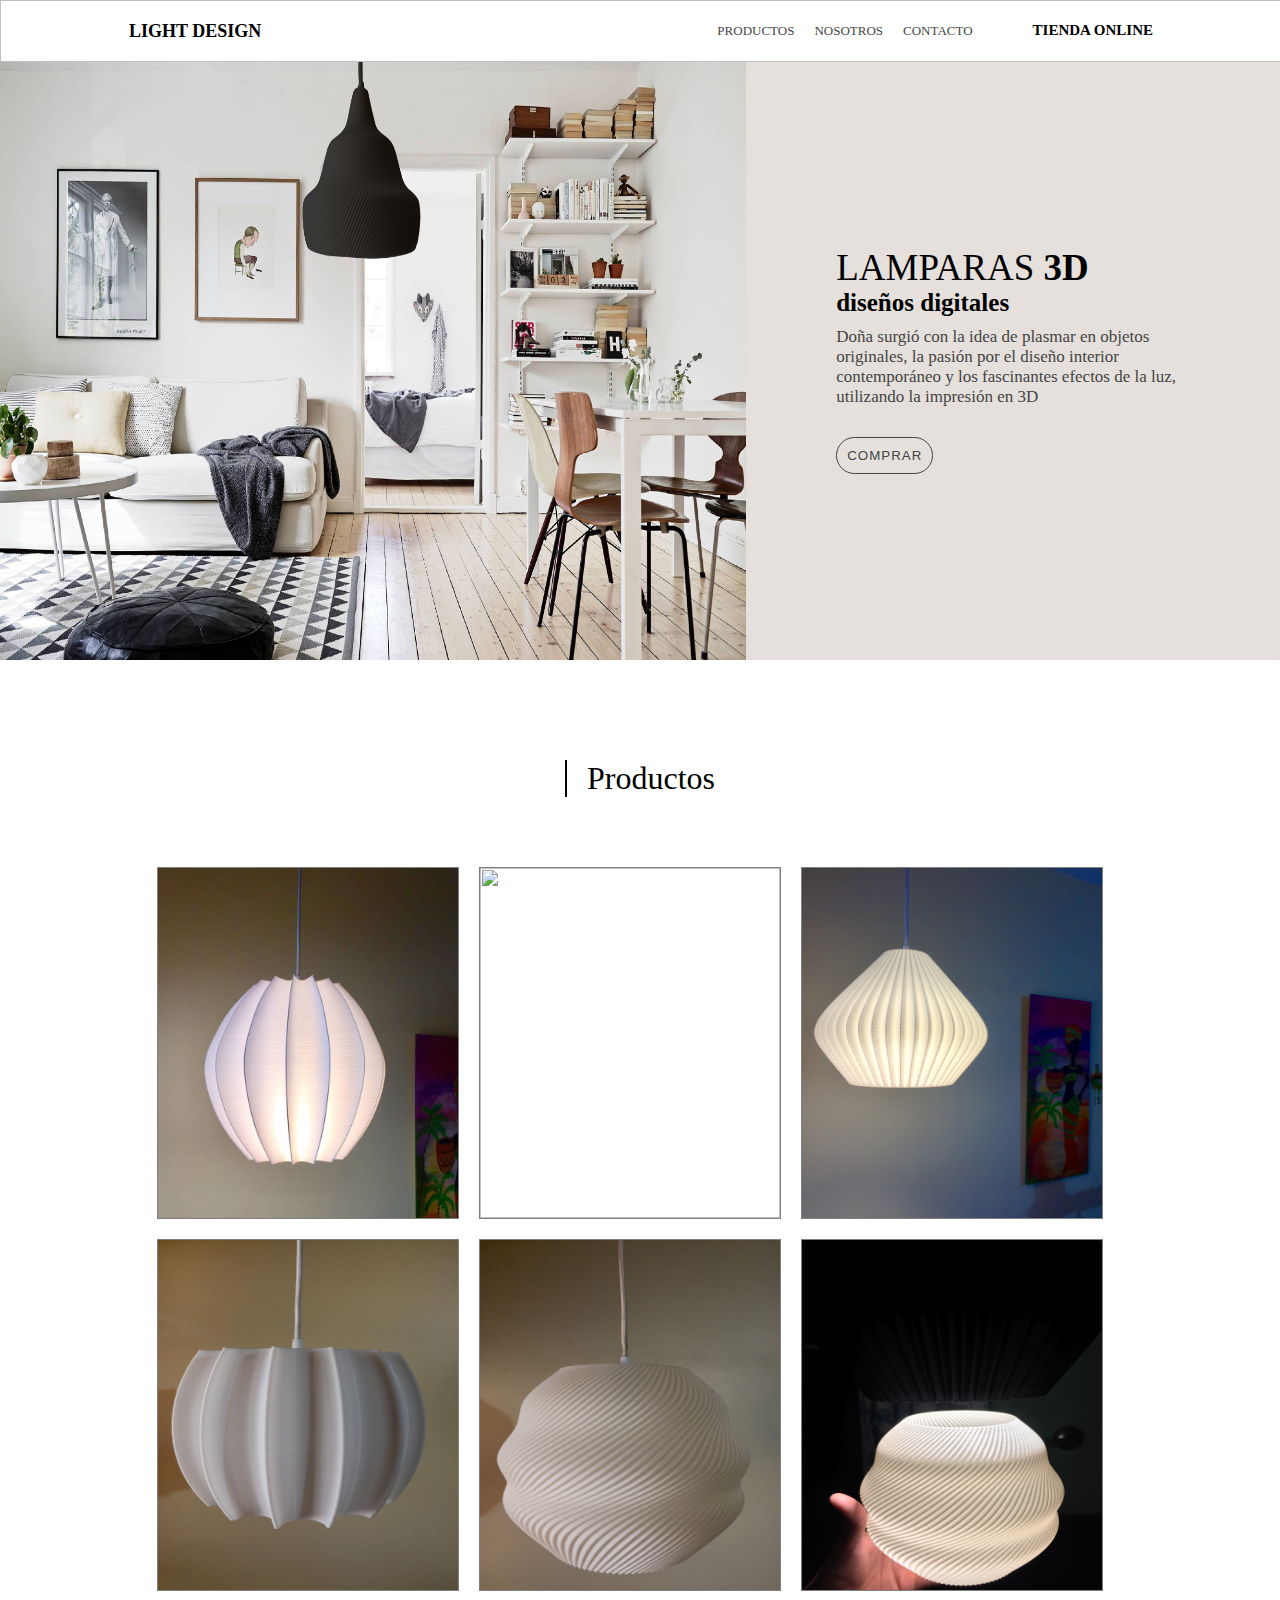
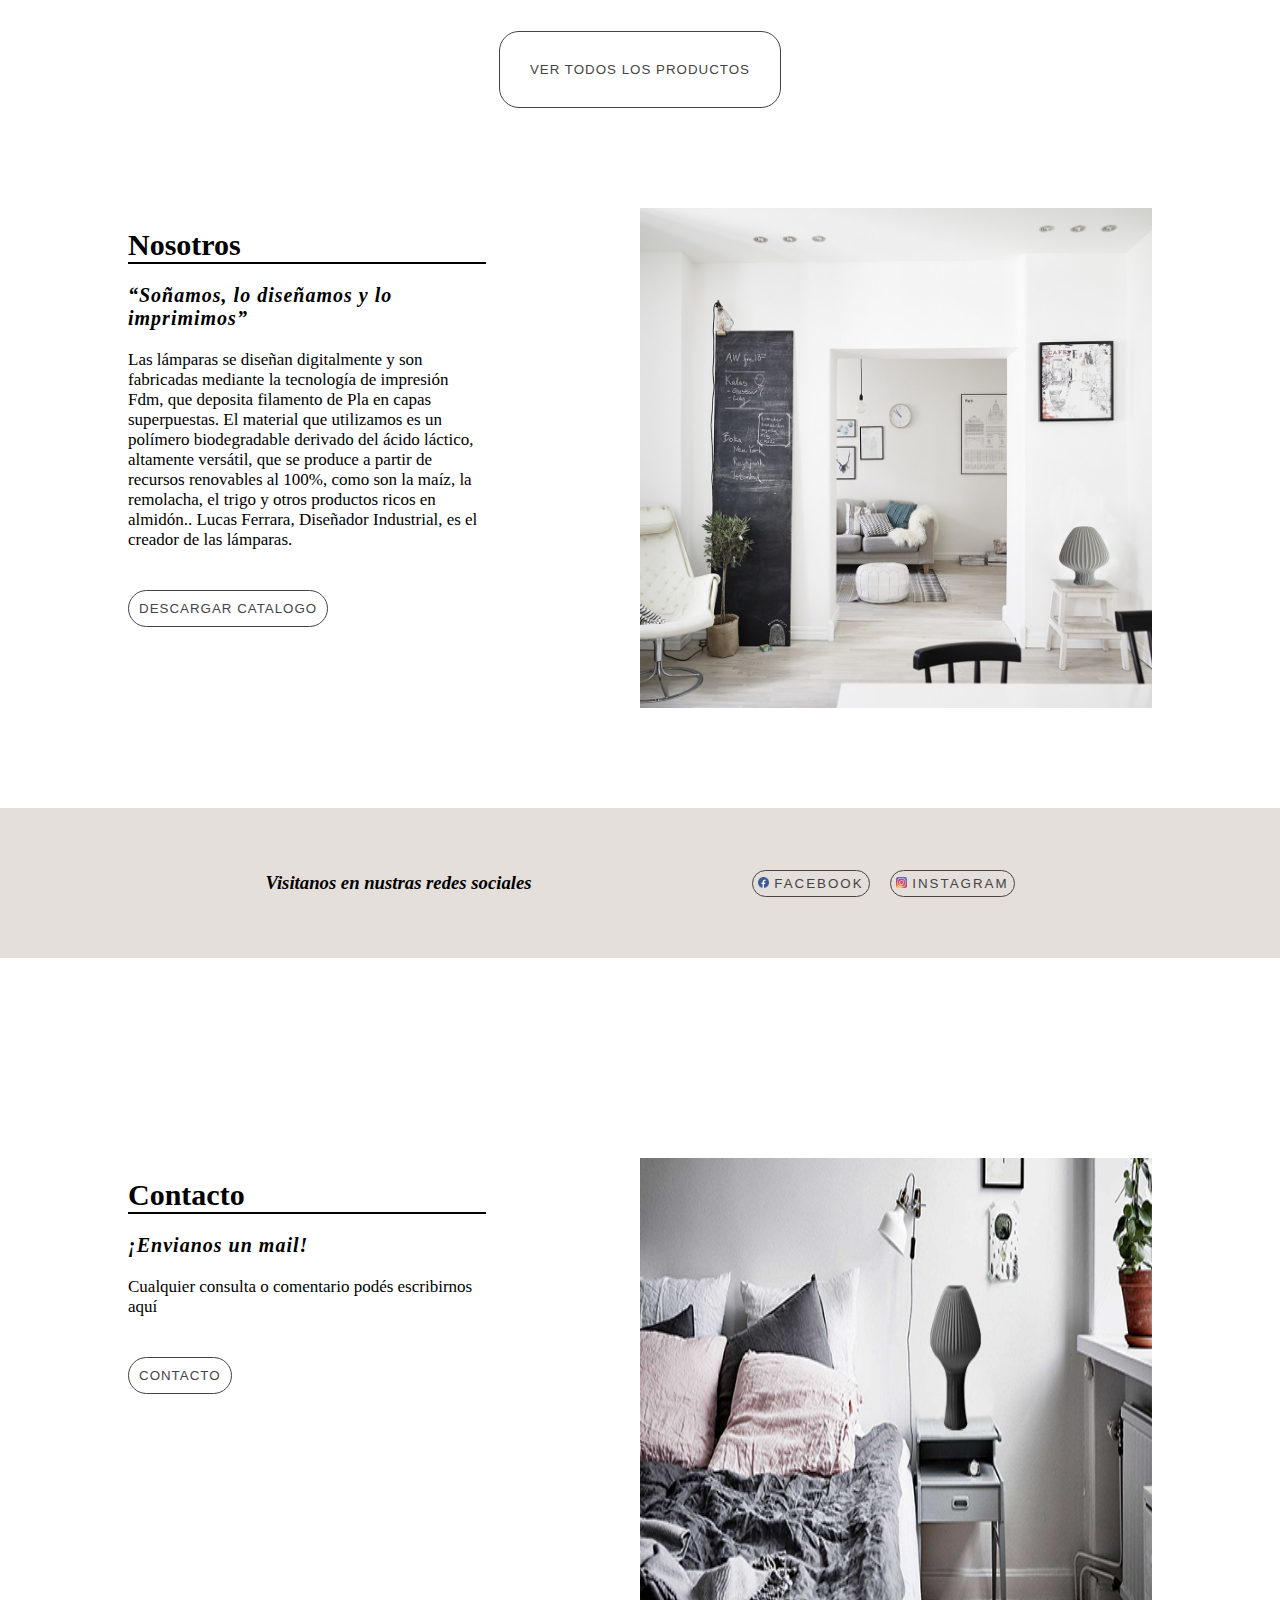
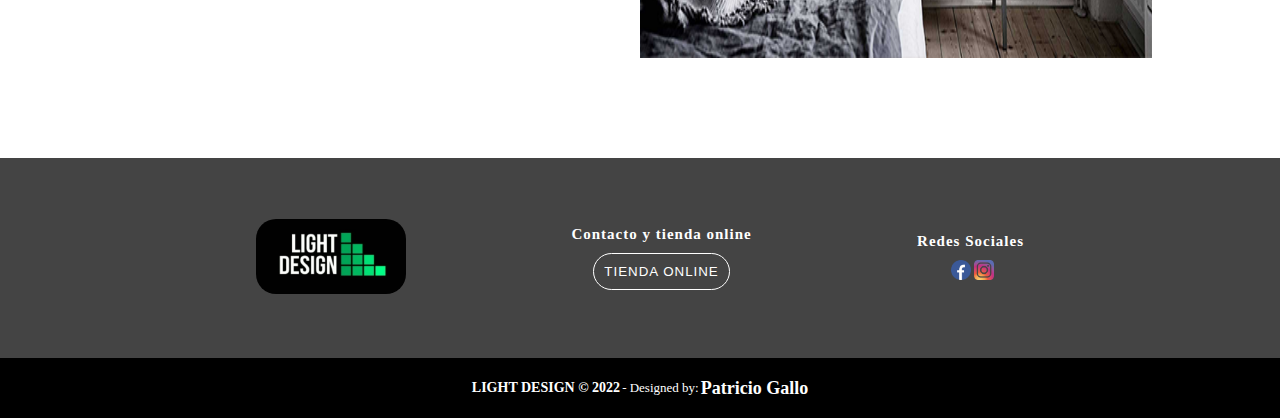
==== index.html @ 47e487cb "web completa" ====
<!DOCTYPE html>
<html lang="en">

<head>
  <meta charset="UTF-8">
  <meta name="viewport" content="width=device-width, initial-scale=1.0">
  <meta http-equiv="X-UA-Compatible" content="ie=edge">
  <link rel="stylesheet" href="css/main.css">
  <script src="js/works.js"></script>
  <title>Diseños 3D | Light Design</title>
</head>

<body>

  <header>
    <div class="contenido_header">
      <div class="titulo_header">
        <a href="index.html">
          <h1>LIGHT DESIGN</h1>
        </a>
      </div>
      <div class="menu_header">
        <a href="#productos">PRODUCTOS</a>
        <a href="#nosotros">NOSOTROS</a>
        <a href="#contacto">CONTACTO</a>
        <div class="tienda_online">
          <a href="tienda.html"><img src="" alt="">TIENDA ONLINE</a>
        </div>
      </div>
    </div>
  </header>

  <div class="cuerpo">

    <div class="cuerpo_slider">
      <img src="media/imagenes/slides_01.jpeg" alt="">
      <div class="media_imagen"></div>
      <div class="contenido_imagen">
        <div class="contenido_texto">
          <h2>LAMPARAS <strong>3D</strong></h2>
          <h3>diseños digitales</h3>
          <div class="linea"></div>
          <p>Doña surgió con la idea de plasmar en objetos originales, la pasión por el diseño interior contemporáneo y los fascinantes efectos de la luz, utilizando la impresión en 3D</p>
          <a href="tienda.html"><button id="productos" type="button" name="button">COMPRAR</button></a>
        </div>
      </div>
    </div>

    <div class="productos" >
      <div class="titulo_productos">
        <h1>Productos</h1>
      </div>
      <div class="cuerpo_productos" id="cuerpo_productos">
      </div>
      <div class="boton_producto"id="nosotros">
        <a href="tienda.html"> <button type="button" name="button">VER TODOS LOS PRODUCTOS</button> </a>
      </div>
    </div>

    <div class="nosotros" >
      <div class="nosotros_texto">
        <div class="contenedor_nosotrosTexto">
          <div class="titulo_nosotrosTexto">
            <h1>Nosotros</h1>
          </div>
          <h2>“Soñamos, lo diseñamos y lo imprimimos”</h2>
          <p>Las lámparas se diseñan digitalmente y son fabricadas mediante la tecnología de impresión Fdm, que deposita filamento de Pla en capas superpuestas. El material que utilizamos es un polímero biodegradable derivado del ácido láctico,
            altamente versátil, que se produce a partir de recursos renovables al 100%, como son la maíz, la remolacha, el trigo y otros productos ricos en almidón.. Lucas Ferrara, Diseñador Industrial, es el creador de las lámparas.</p>
          <a href="#" download> <button type="button" name="button">DESCARGAR CATALOGO</button> </a>
        </div>
      </div>
      <div class="nosotros_imagen">
        <img src="media/imagenes/nosotros.png" alt="">
      </div>
    </div>

    <div class="contenedor_redes">

      <h3>Visitanos en nustras redes sociales</h3>

      <div class="face_insta"id="contacto">
        <a href="#" target="_blank"> <button type="button" name="button"> <img src="media/imagenes/facebook.png" alt=""> FACEBOOK</button> </a>
        <a href="#" target="_blank"> <button type="button" name="button"> <img src="media/imagenes/instagram.png" alt=""> INSTAGRAM</button> </a>
      </div>
    </div>

    <div class="contacto" >
      <div class="nosotros_texto">
        <div class="contenedor_nosotrosTexto">
          <div class="titulo_nosotrosTexto">
            <h1>Contacto</h1>
          </div>
          <h2>¡Envianos un mail!</h2>
          <p>Cualquier consulta o comentario podés escribirnos aquí</p>
            <a href="mailto:someone@example.com"> <button type="button" name="button">CONTACTO</button> </a>
        </div>
      </div>
      <div class="nosotros_imagen">
        <img src="media/imagenes/contacto.png" alt="">
      </div>
    </div>



  </div>

  <footer>
    <div class="footer_tienda">
      <div class="footer_contenedorTienda">

        <div class="titulo_footer">
          <a href="#"> <img src="media/imagenes/logoNegro.jpeg" alt=""> </a>
        </div>
        <div class="tienda_footer">
          <h3>Contacto y tienda online</h3>
          <a href="tienda.html"> <button type="button" name="button">TIENDA ONLINE</button> </a>
        </div>
        <div class="redesSociales_footer">
          <h3>Redes Sociales</h3>
          <div class="redes">
            <a href="#"> <img src="media/imagenes/facebook.png" alt=""> </a>
            <a href="#"> <img src="media/imagenes/instagram.png" alt=""> </a>
          </div>
        </div>
        </div>
    </div>
    <div class="footer_copy">
        <h1>LIGHT DESIGN © 2022</h1>
        <h2>- Designed by:</h2>
        <a href="http://patriciogallo.com.ar/" target="_blank">Patricio Gallo</a>
    </div>
  </footer>

  <div id="informacion_works">

  </div>

<script src="js/main.js"></script>
</body>

</html>
---- css/main.css ----
*{
  margin: 0px;
  padding: 0px;
}

body{
  background-color: white;
  width: 100%;
}


      /* INICIO HEADER */

header{
  width: 100%;
  height: 60px;
  position: fixed;
  top:0px;
  display: flex;
  flex-direction: row;
  justify-content: center;
  border: 1px solid rgb(191, 191, 191);
  background-color: white;
  z-index: 2;
}
.contenido_header{
  width: 80%;
  display: flex;
  flex-direction: row;
  position: relative;
}
.titulo_header{
  height: 60px;
  position: absolute;
  left: 0px;
}
.titulo_header a{
  text-decoration: none;
  color: black;
}
.titulo_header h1{
  margin-top: 20px;
  font-size: 18px;
}



.menu_header{
  height: 60px;
  position: absolute;
  right: 0px;
  display: flex;
  flex-direction: row;
}
.menu_header a{
  text-decoration: none;
  color: rgb(69, 69, 69);
  margin-left: 20px;
  margin-top: 22px;
  font-size: 13px;
}
.menu_header a:hover{

  color: rgb(144, 144, 144);

}

.tienda_online {
  margin-top: 20px;
  margin-left: 30px;
}
.tienda_online a{
  margin-top: 20px;
  margin-left: 30px;
  color: black;
  font-weight: bold;
  font-size: 15px;
}


      /* INICIO CUERPO */

.cuerpo{
  width: 100%;
  display: flex;
  flex-direction: column;
  margin-top: 60px;
  align-items: center;
}

/* SLIDER */

.cuerpo_slider{
  width: 100%;
  position: relative;
  display: flex;
  flex-direction: row;
  height: 400px;
}

.cuerpo_slider img{
  width: 100%;
  height: 600px;
  z-index: -1;
  position: absolute;
  top: 0px;
}
.media_imagen{
  width: 58%;
}
.contenido_imagen{
  width: 42%;
  height: 100%;
  height: 600px;
  display: flex;
  flex-direction: row;
  align-items: center;
  justify-content: center;
}
.contenido_texto{
  width: 350px;
  display: flex;
  flex-direction: column;
}
.contenido_texto h2{
  font-size: 37px;
  font-weight: normal;
}
.contenido_texto h3{
  font-size: 25px;
  font-family: cursive;
}
.contenido_texto p{
  margin-top: 10px;
  font-size: 17px;
  color: rgb(68, 68, 68);
}
.contenido_texto button{
  background-color: transparent;
  border: 1px solid rgb(68, 68, 68);
  cursor: pointer;
  margin-top: 30px;
  color: rgb(68, 68, 68);
  padding: 10px;
  border-radius: 20px;
  letter-spacing: 1px;
}

.contenido_texto button:hover{
  background-color: rgb(205, 205, 205);
  color: black;
}

/* PRODUCTOS */

.productos{
  width: 100%;
  margin-top: 300px;
  display: flex;
  flex-direction: column;
  justify-content: center;
  align-items: center;
}

.titulo_productos{
  border-left: 2px solid black;
}
.titulo_productos h1{
  margin-left: 20px;
  font-family: cursive;
  font-weight: 500;
}

.cuerpo_productos{
  display: flex;
  flex-direction: row;
  flex-wrap: wrap;
  align-items: center;
  justify-content: center;
  width: 90%;
  margin-top: 50px;
}

.cuerpo_productos  img{
  width:  300px;
  height: 350px;
  }

.cuerpo_productos button h3{
  font-size: 20px;
}

.contenedor_producto{
  width: 300px;
  height: 350px;
  border: 1px solid grey;
  margin-right: 20px;
  margin-top: 20px;
  cursor: pointer;
  position: relative;
}
.contenedor_producto:hover{
  box-shadow: 0px 0px 20px 1px #aaaaaa;

}
.contenedor_producto  img{
  width:  300px;
  height: 350px;
  z-index: -2;
  position: absolute;
  top: 0px;
  }


.boton_producto button{
  background-color: transparent;
  border: 1px solid rgb(68, 68, 68);
  cursor: pointer;
  margin-top: 40px;
  color: rgb(68, 68, 68);
  padding: 30px;
  border-radius: 20px;
  letter-spacing: 1px;
}

.boton_producto button:hover{
  background-color: rgb(205, 205, 205);
  color: black;
}


/* INICIO NOSOTROS */

.nosotros{
  width: 80%;
  display: flex;
  flex-direction: row;
  height: 500px;
  margin-top: 100px;
}
.nosotros_texto{
  width: 50%;
  height: 500px;
}
.nosotros_imagen{
  width: 50%;
}
.nosotros_imagen img{
  width: 100%;
  height: 500px;
}
.contenedor_nosotrosTexto{
  width: 70%;
  text-align: left;
}
.titulo_nosotrosTexto{
  margin-top: 20px;
  margin-bottom: 20px;
}
.titulo_nosotrosTexto h1{
  font-size: 30px;
  border-bottom: 2px solid black;
  font-family: cursive;
}

.contenedor_nosotrosTexto h2{
  font-size: 20px;
  font-style: italic;
  letter-spacing: 1px;
}

.contenedor_nosotrosTexto p{
  font-size: 17px;
  margin-top: 20px;
}

.contenedor_nosotrosTexto button{
  background-color: transparent;
  border: 1px solid rgb(68, 68, 68);
  cursor: pointer;
  margin-top: 40px;
  color: rgb(68, 68, 68);
  padding: 10px;
  border-radius: 20px;
  letter-spacing: 1px;
}
.contenedor_nosotrosTexto button:hover{
  background-color: rgb(205, 205, 205);
  color: black;
}


/* INICIO REDES SOCIALES */

.contenedor_redes{
  width: 100%;
  background-color: #e4dfdb;
  height: 150px;
  margin-top: 100px;
  margin-bottom: 100px;
  display: flex;
  flex-direction: row;
  justify-content: center;
  align-items: center;
}

.contenedor_redes h3{
  font-style: italic;
}
.face_insta{
  display: flex;
  flex-direction: row;
  margin-left: 200px;
}

.face_insta button{
  background-color: transparent;
  border: 1px solid rgb(68, 68, 68);
  cursor: pointer;
  color: rgb(68, 68, 68);
  padding: 5px;
  border-radius: 20px;
  letter-spacing: 2px;
  margin-left: 20px;
}
.face_insta button:hover{
  background-color: rgb(205, 205, 205);
  color: black;
}

.face_insta button img{
  width: 11px;
  height: 11px;
}

/* INCIO CONTACTO */

.contacto{
  width: 80%;
  display: flex;
  flex-direction: row;
  height: 500px;
  margin-top: 100px;
}


/* INICIO FOOTER */

footer{
  width: 100%;
  display: flex;
  flex-direction: column;
  margin-top: 100px;
}

.footer_tienda{
  width: 100%;
  height: 200px;
  background-color: rgb(68, 68, 68);
  display:flex;
  flex-direction: row;
  justify-content:center;
  align-items:center;
}

.footer_contenedorTienda{
   width: 60%;
   display: flex;
   flex-direction: row;
   justify-content: space-between;
   align-items: center;
}

.titulo_footer{
  display: flex;
  flex-direction: column;
}
.titulo_footer img{
  width: 150px;
  height: 75px;
  border-radius: 20px;
}
.titulo_footer h1{
  color: white;
  font-size: 23px;
  font-weight: 300;
  font-style: italic;
  margin-left: 50px;
}

.tienda_footer{
  display: flex;
  flex-direction: column;
  align-items: center;
  justify-content: center;
}
.tienda_footer h3{
  font-size: 15px;
  color: white;
  letter-spacing: 1px;
}

.tienda_footer button{
  background-color: transparent;
  border: 1px solid white;
  cursor: pointer;
  color: white;
  padding: 10px;
  border-radius: 20px;
  letter-spacing: 1px;
  margin-top: 10px;
}
.tienda_footer button:hover{
  background-color: rgb(103, 103, 103)
}

.redesSociales_footer{
  display: flex;
  flex-direction: column;
  align-items: center;
}
.redesSociales_footer h3{
  font-size: 15px;
  color: white;
  letter-spacing: 1px;
}
.redes{
  display: flex;
  flex-direction: row;
}
.redes img{
  width: 20px;
  height: 20px;
  margin-left: 3px;
  margin-top: 10px;
}

.footer_copy{
  width: 100%;
  height: 60px;
  background-color: black;
  display: flex;
  flex-direction: row;
  justify-content: center;
  align-items: center;
}

.footer_copy h1{
  font-size: 14px;
  color: white;
  margin-right: 2px;
}
.footer_copy h2{
  font-size: 13px;
  font-weight: normal;
  color: white;
  margin-right: 2px;
}
.footer_copy a{
  font-size: 18px;
  text-decoration: none;
  color: white;
  font-weight: bold;
}


/* ---------------------- INFORMACION CUERPOS ---------------------- */

.cuerpo_informacion{
  width: 100%;
  height: 100%;
  z-index: 2;
  position: fixed;
  left:0px;
  top: 0px;
  display: flex;
  flex-direction: row;
  align-items: center;
  justify-content: center;
  background: rgba(52, 52, 52, 0.69) /* Green background with 30% opacity */
}

.fondo_informacion{
  width: 50%;
  height: 100%;
  background-color: white;
  position: relative;
  display: flex;
  flex-direction: column;
  overflow: auto;
}

.fondo_informacion img{
  width: 100%;
}

.cruz{
  position: absolute;
  right: 20px;
  top: 20px;
  z-index: 3;
}

.cruz button{
  font-size: 25px;
  background-color: transparent;
  border: none;
  cursor: pointer;
  color: white;
}

.contenido_informacion{
  width: 90%;
  margin-left: 5%;
  display: flex;
  flex-direction: column;
}

.contenido_informacion h1{
  font-weight: 400;
  margin-top: 20px;
  margin-bottom: 20px;
}

.contenido_informacion p{
  font-weight: 300;
  margin-top: 10px;
  margin-bottom: 20px;
}

.botones_informacion{
  width: 100%;
  margin-top: 20px;
  margin-bottom: 20px;
  display: flex;
  flex-direction: row;
  align-items: center;
  justify-content: center;
}

.botones_informacion button{
  background-color: transparent;
  border: 1px solid rgb(68, 68, 68);
  cursor: pointer;
  margin-top: 40px;
  color: rgb(68, 68, 68);
  padding: 15px;
  border-radius: 20px;
  letter-spacing: 1px;
}

.botones_informacion button:hover{
  background-color: rgb(205, 205, 205);
  color: black;
}
/* ---------------------- FIN INFORMACION CUERPOS ---------------------- */



/* ---------------------------------- PARA CELULARES ----------------------------------------------*/

@media only screen and (max-width: 699px) {

  header{
    width: 100%;
    height: 100px;
    position: absolute;
    top:0px;
    display: flex;
    flex-direction: column;
    justify-content: space-around;
    align-items: center;
    z-index: 0;
  }
  .contenido_header{
    width: 100%;
    display: flex;
    flex-direction: column;
    justify-content: center;
    align-items: center;
    position: relative;
  }
  .titulo_header{
    width: 100%;
    height: 60px;
    position: absolute;
    bottom: 0px;
    text-align: center;
  }
  .titulo_header h1{
    margin-top: 20px;
    font-size: 18px;
  }
  .menu_header{
    width: 100%;
    height: 60px;
    position: normal;
    top: 0px;
    display: flex;
    flex-direction: row;
    justify-content: center;
  }
  .menu_header a{
    margin-left: 10px;
    margin-top: 0px;
    font-size: 13px;
  }

  .tienda_online {
    display: none;
  }

  /* SLIDER */
  .cuerpo{
    margin-top: 0px;
  }

  .cuerpo_slider{
    display: none;
  }

  /* PRODUCTOS */

  .productos{
    width: 100%;
    margin-top: 150px;
    display: flex;
    flex-direction: column;
    justify-content: center;
    align-items: center;
  }


  .titulo_productos h1{
    margin-left: 20px;
    font-family: cursive;
    font-weight: 500;
  }

  .cuerpo_productos{
    display: flex;
    flex-direction: row;
    flex-wrap: wrap;
    align-items: center;
    justify-content: center;
    width: 90%;
    margin-top: 20px;
  }
  .contenedor_producto{
    margin-right: 0px;
  }

  /* INICIO NOSOTROS */

  .nosotros{
    width: 80%;
    display: flex;
    flex-direction: column;
    height: 500px;
    margin-top: 80px;
    justify-content: center;
    align-items: center;
  }
  .nosotros_texto{
    width: 100%;
    height: 500px;
  }
  .nosotros_imagen{
    display: none;
  }

  .contenedor_nosotrosTexto{
    width: 100%;
    text-align: left;
  }

  /* INICIO REDES SOCIALES */

  .contenedor_redes{
    width: 100%;
    background-color: #e4dfdb;
    height: 150px;
    margin-top: 40px;
    margin-bottom: 0px;
    display: flex;
    flex-direction: column;
    justify-content: center;
    align-items: center;
  }

  .contenedor_redes h3{
    font-style: italic;
    margin-bottom: 20px;
  }

  .face_insta{
    display: flex;
    flex-direction: column;
    margin-left: 2px;
  }

  .face_insta button{
    background-color: transparent;
    border: 1px solid rgb(68, 68, 68);
    cursor: pointer;
    color: rgb(68, 68, 68);
    padding: 5px;
    border-radius: 20px;
    letter-spacing: 2px;
    margin-left: 0px;
    font-size: 10px;
    margin-bottom: 10px;

  }
  .face_insta button:hover{
    background-color: rgb(205, 205, 205);
    color: black;
  }

  .face_insta button img{
    width: 11px;
    height: 11px;
  }

  /* INICIO FOOTER */

  footer{
    width: 100%;
    display: flex;
    flex-direction: column;
    margin-top: 0px;
  }

  .footer_tienda{
    width: 100%;
    height: 300px;
    display:flex;
    flex-direction: column;
    justify-content:center;
    align-items:center;
  }
  .footer_contenedorTienda{
     width: 100%;
     display: flex;
     flex-direction: column;
     justify-content: space-between;
     align-items: center;
  }

  .titulo_footer{
    display: flex;
    flex-direction: column;
    margin-top: 20px;
  }
  .tienda_footer{
    display: flex;
    flex-direction: column;
    align-items: center;
    justify-content: center;
    margin-top: 30px;
  }

  .redesSociales_footer{
    display: flex;
    flex-direction: column;
    align-items: center;
    margin-top: 30px;
  }

  .footer_copy h1{
    font-size: 12px;
    color: white;
    margin-right: 2px;
  }
  .footer_copy h2{
    font-size: 12px;
    font-weight: normal;
    color: white;
    margin-right: 0px;
  }
  .footer_copy a{
    font-size: 15px;
    text-decoration: none;
    color: white;
    font-weight: bold;
  }


/* ---------------------- INFORMACION CUERPOS ---------------------- */

.fondo_informacion{
  width: 100%;
}

}
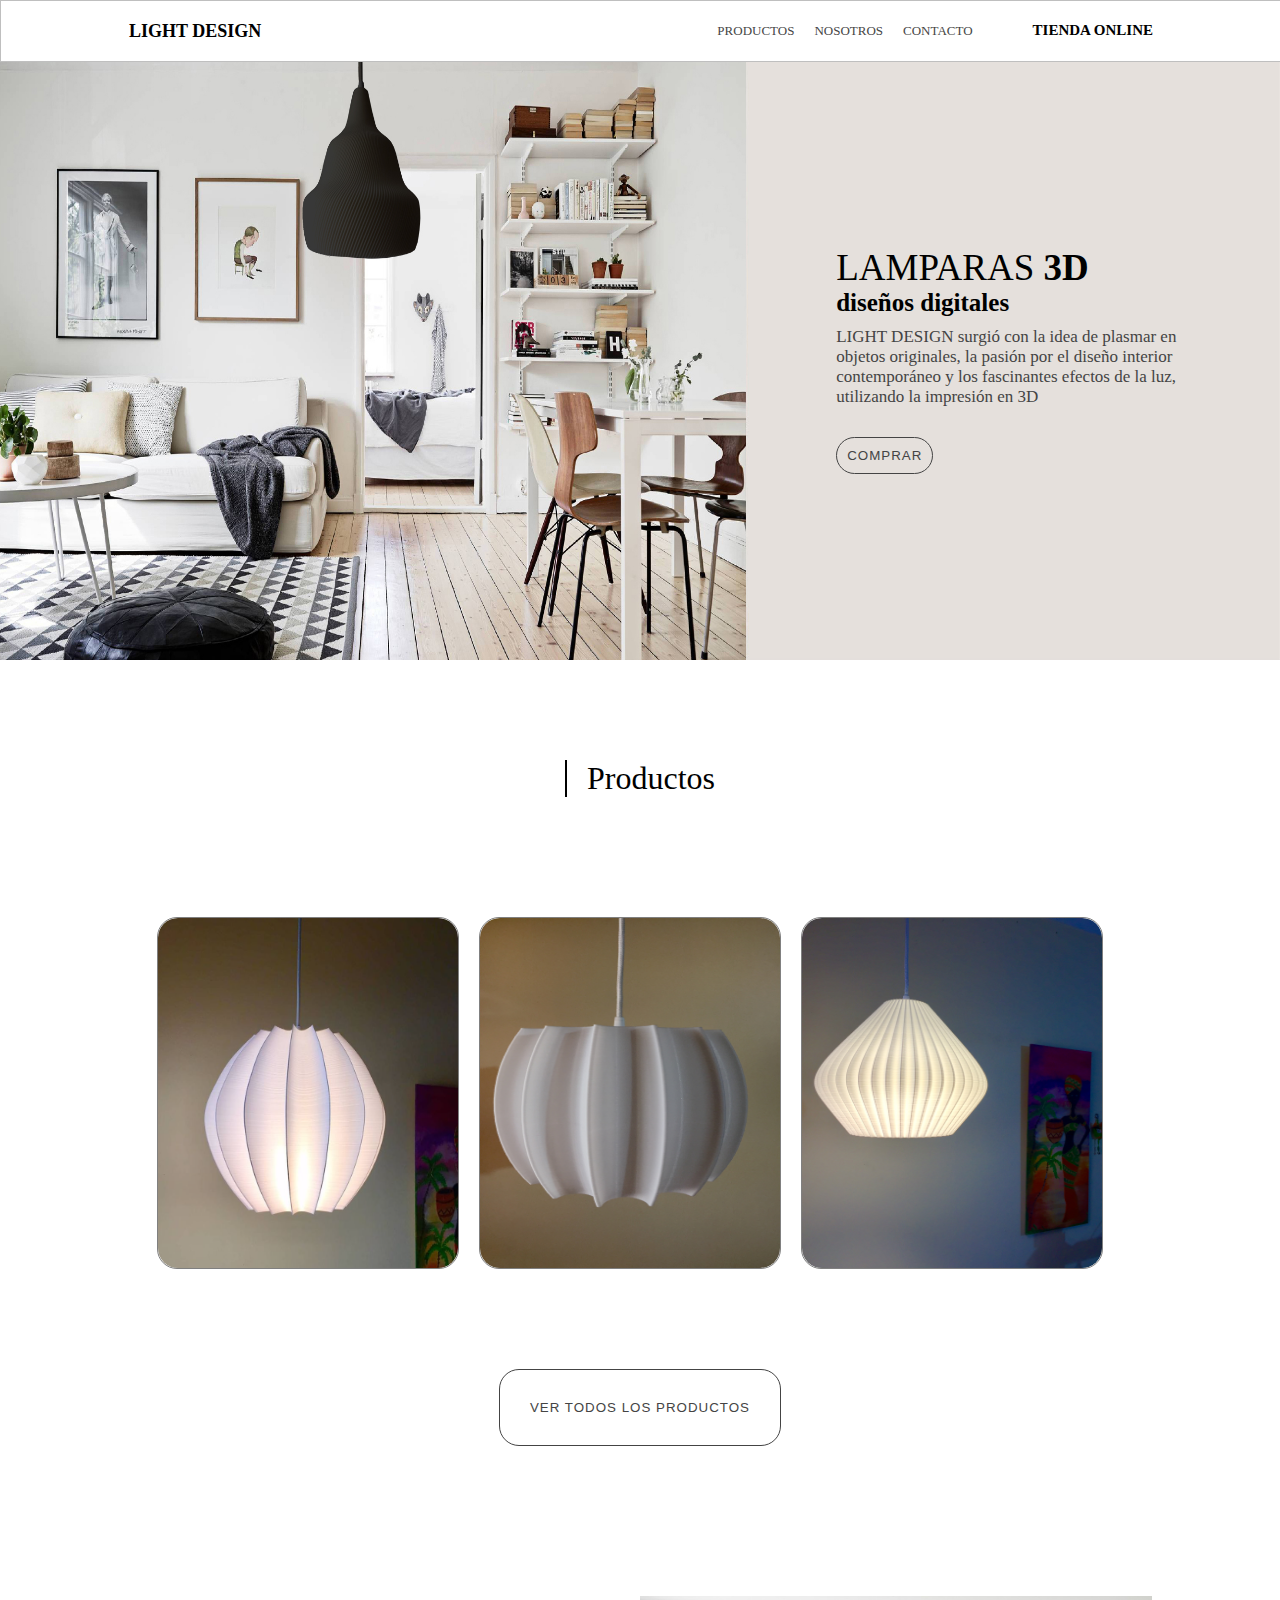
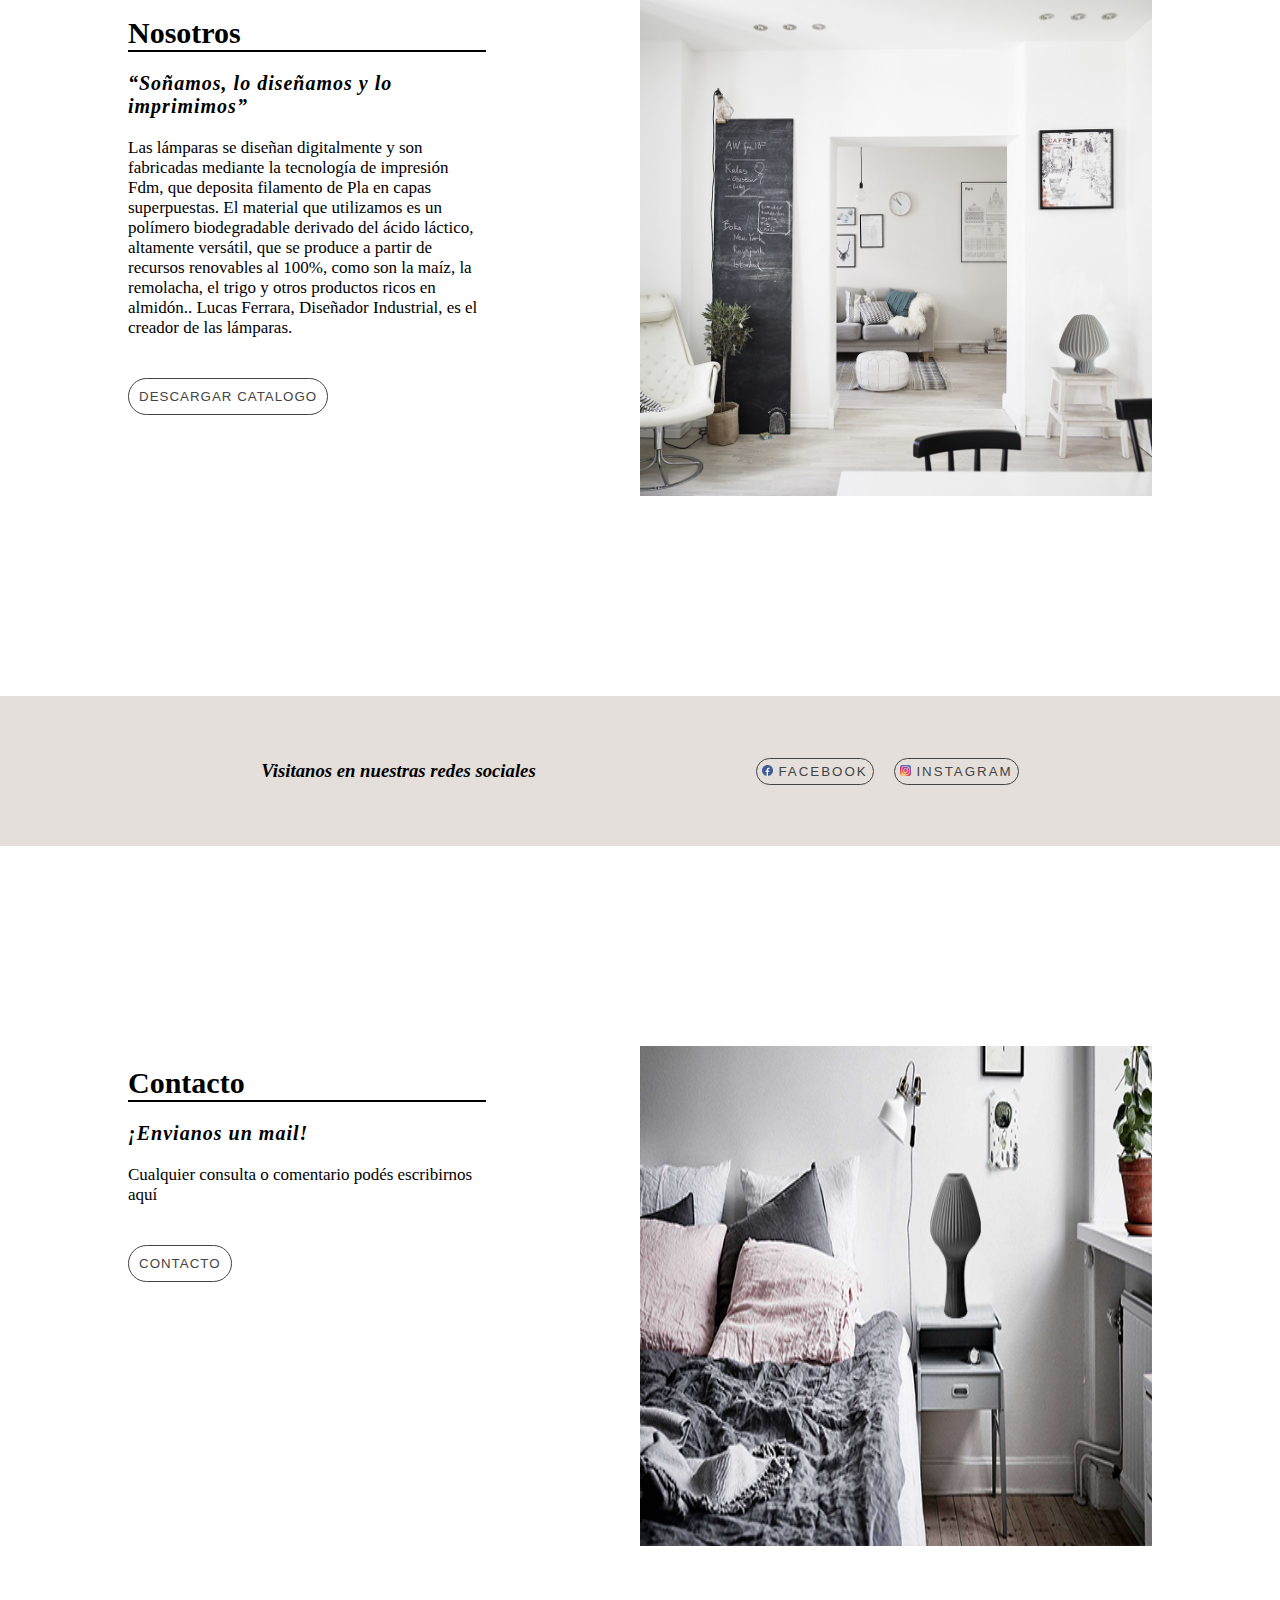
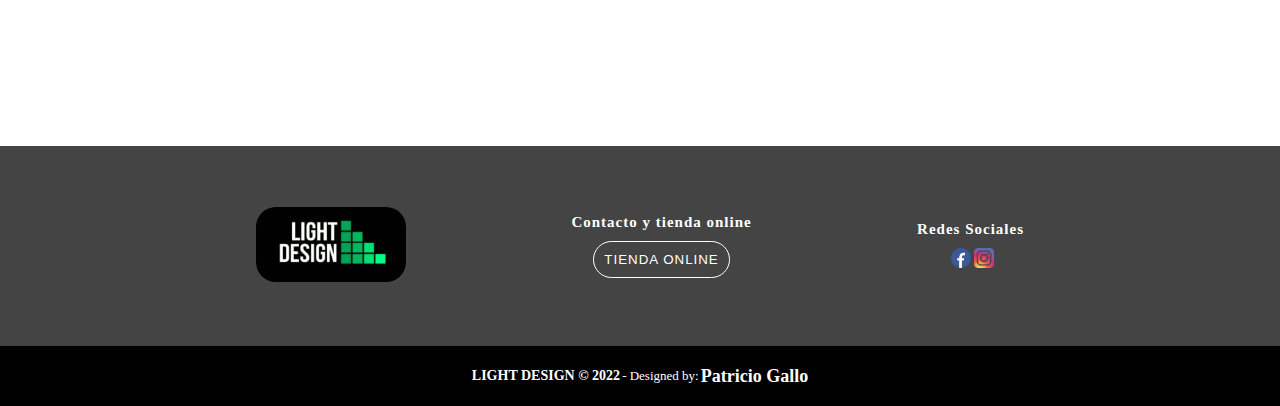
==== commit 078d4e4c: "web completa" ====
--- a/index.html
+++ b/index.html
@@ -40,7 +40,7 @@
           <h2>LAMPARAS <strong>3D</strong></h2>
           <h3>diseños digitales</h3>
           <div class="linea"></div>
-          <p>Doña surgió con la idea de plasmar en objetos originales, la pasión por el diseño interior contemporáneo y los fascinantes efectos de la luz, utilizando la impresión en 3D</p>
+          <p>LIGHT DESIGN surgió con la idea de plasmar en objetos originales, la pasión por el diseño interior contemporáneo y los fascinantes efectos de la luz, utilizando la impresión en 3D</p>
           <a href="tienda.html"><button id="productos" type="button" name="button">COMPRAR</button></a>
         </div>
       </div>
@@ -76,7 +76,7 @@
 
     <div class="contenedor_redes">
 
-      <h3>Visitanos en nustras redes sociales</h3>
+      <h3>Visitanos en nuestras redes sociales</h3>
 
       <div class="face_insta"id="contacto">
         <a href="#" target="_blank"> <button type="button" name="button"> <img src="media/imagenes/facebook.png" alt=""> FACEBOOK</button> </a>
--- a/css/main.css
+++ b/css/main.css
@@ -178,7 +178,7 @@
   align-items: center;
   justify-content: center;
   width: 90%;
-  margin-top: 50px;
+  margin-top: 100px;
 }
 
 .cuerpo_productos  img{
@@ -198,6 +198,7 @@
   margin-top: 20px;
   cursor: pointer;
   position: relative;
+  border-radius: 20px;
 }
 .contenedor_producto:hover{
   box-shadow: 0px 0px 20px 1px #aaaaaa;
@@ -209,6 +210,7 @@
   z-index: -2;
   position: absolute;
   top: 0px;
+  border-radius: 20px;
   }
 
 
@@ -216,7 +218,7 @@
   background-color: transparent;
   border: 1px solid rgb(68, 68, 68);
   cursor: pointer;
-  margin-top: 40px;
+  margin-top: 100px;
   color: rgb(68, 68, 68);
   padding: 30px;
   border-radius: 20px;
@@ -236,7 +238,7 @@
   display: flex;
   flex-direction: row;
   height: 500px;
-  margin-top: 100px;
+  margin-top: 150px;
 }
 .nosotros_texto{
   width: 50%;
@@ -296,7 +298,7 @@
   width: 100%;
   background-color: #e4dfdb;
   height: 150px;
-  margin-top: 100px;
+  margin-top: 200px;
   margin-bottom: 100px;
   display: flex;
   flex-direction: row;
@@ -350,7 +352,7 @@
   width: 100%;
   display: flex;
   flex-direction: column;
-  margin-top: 100px;
+  margin-top: 200px;
 }
 
 .footer_tienda{
@@ -648,6 +650,10 @@
   }
   .contenedor_producto{
     margin-right: 0px;
+    border-radius: 20px;
+  }
+  .contenedor_producto img{
+    border-radius: 20px;
   }
 
   /* INICIO NOSOTROS */
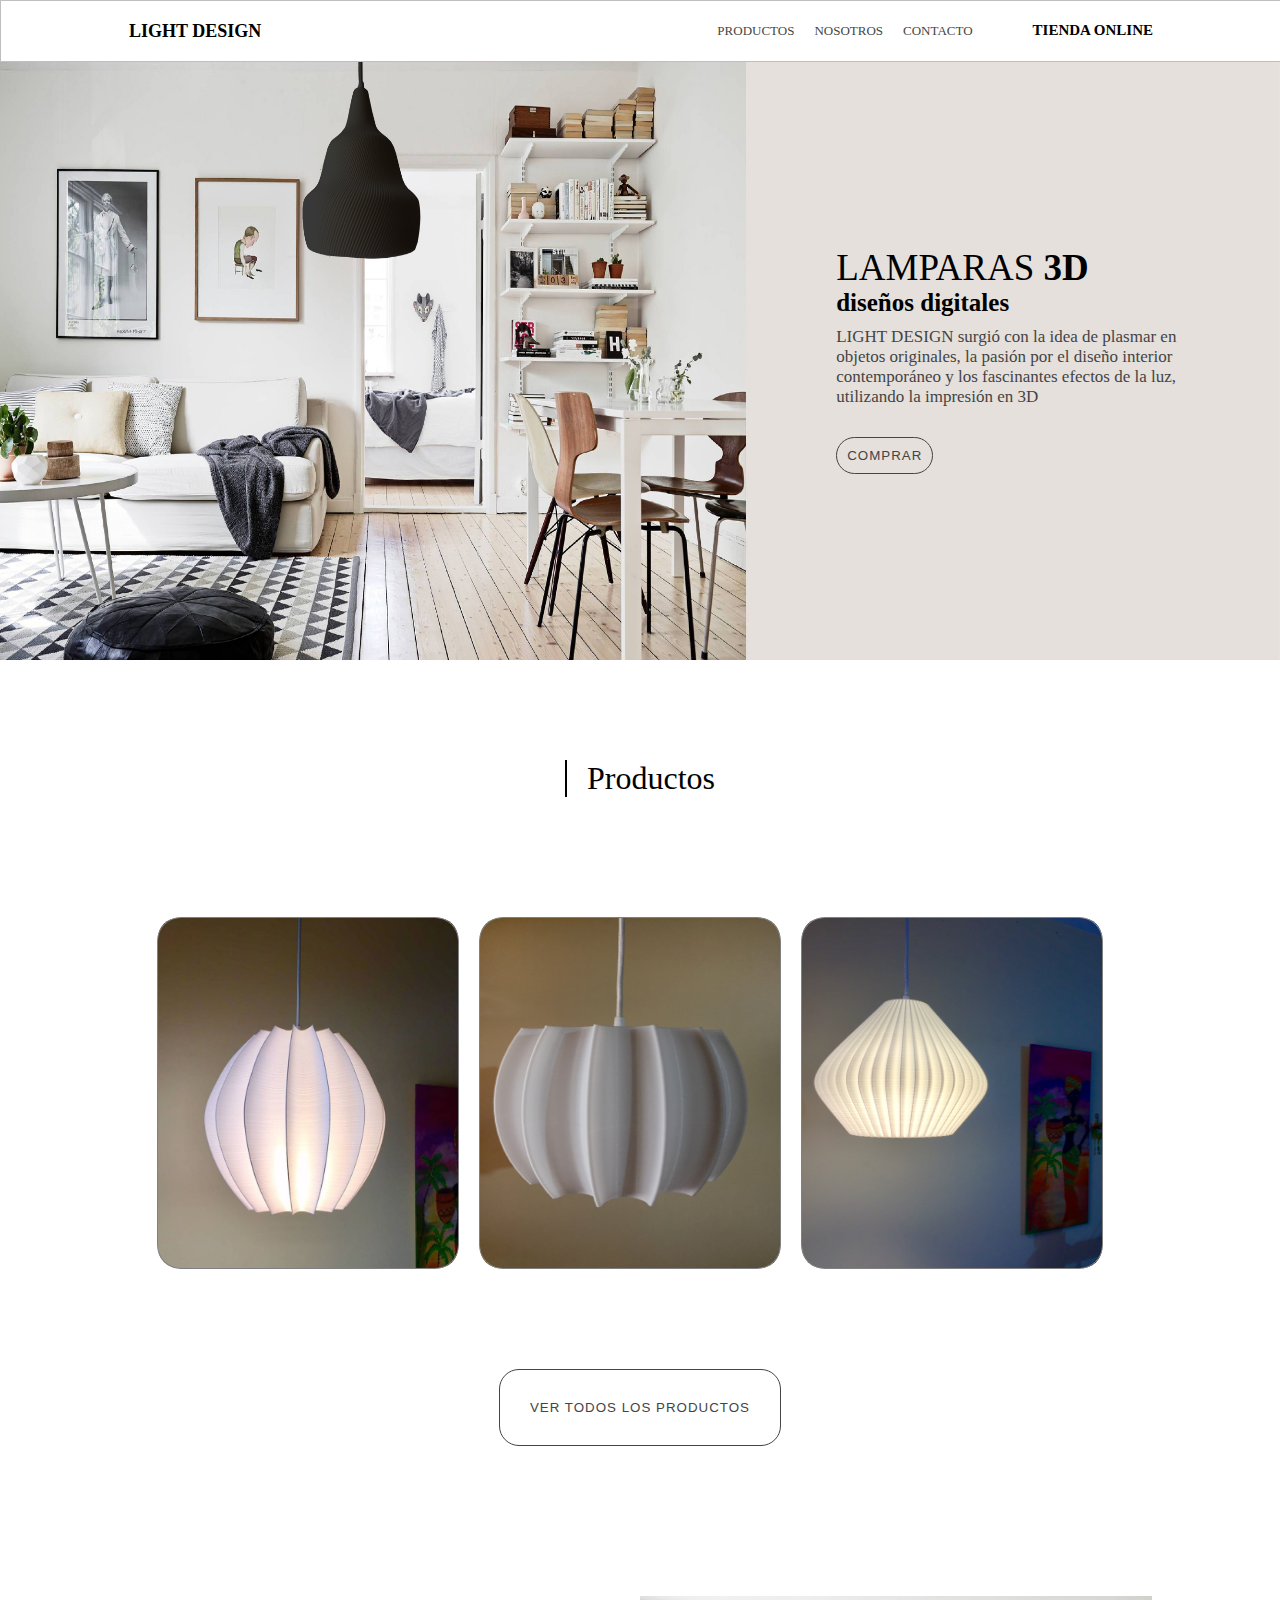
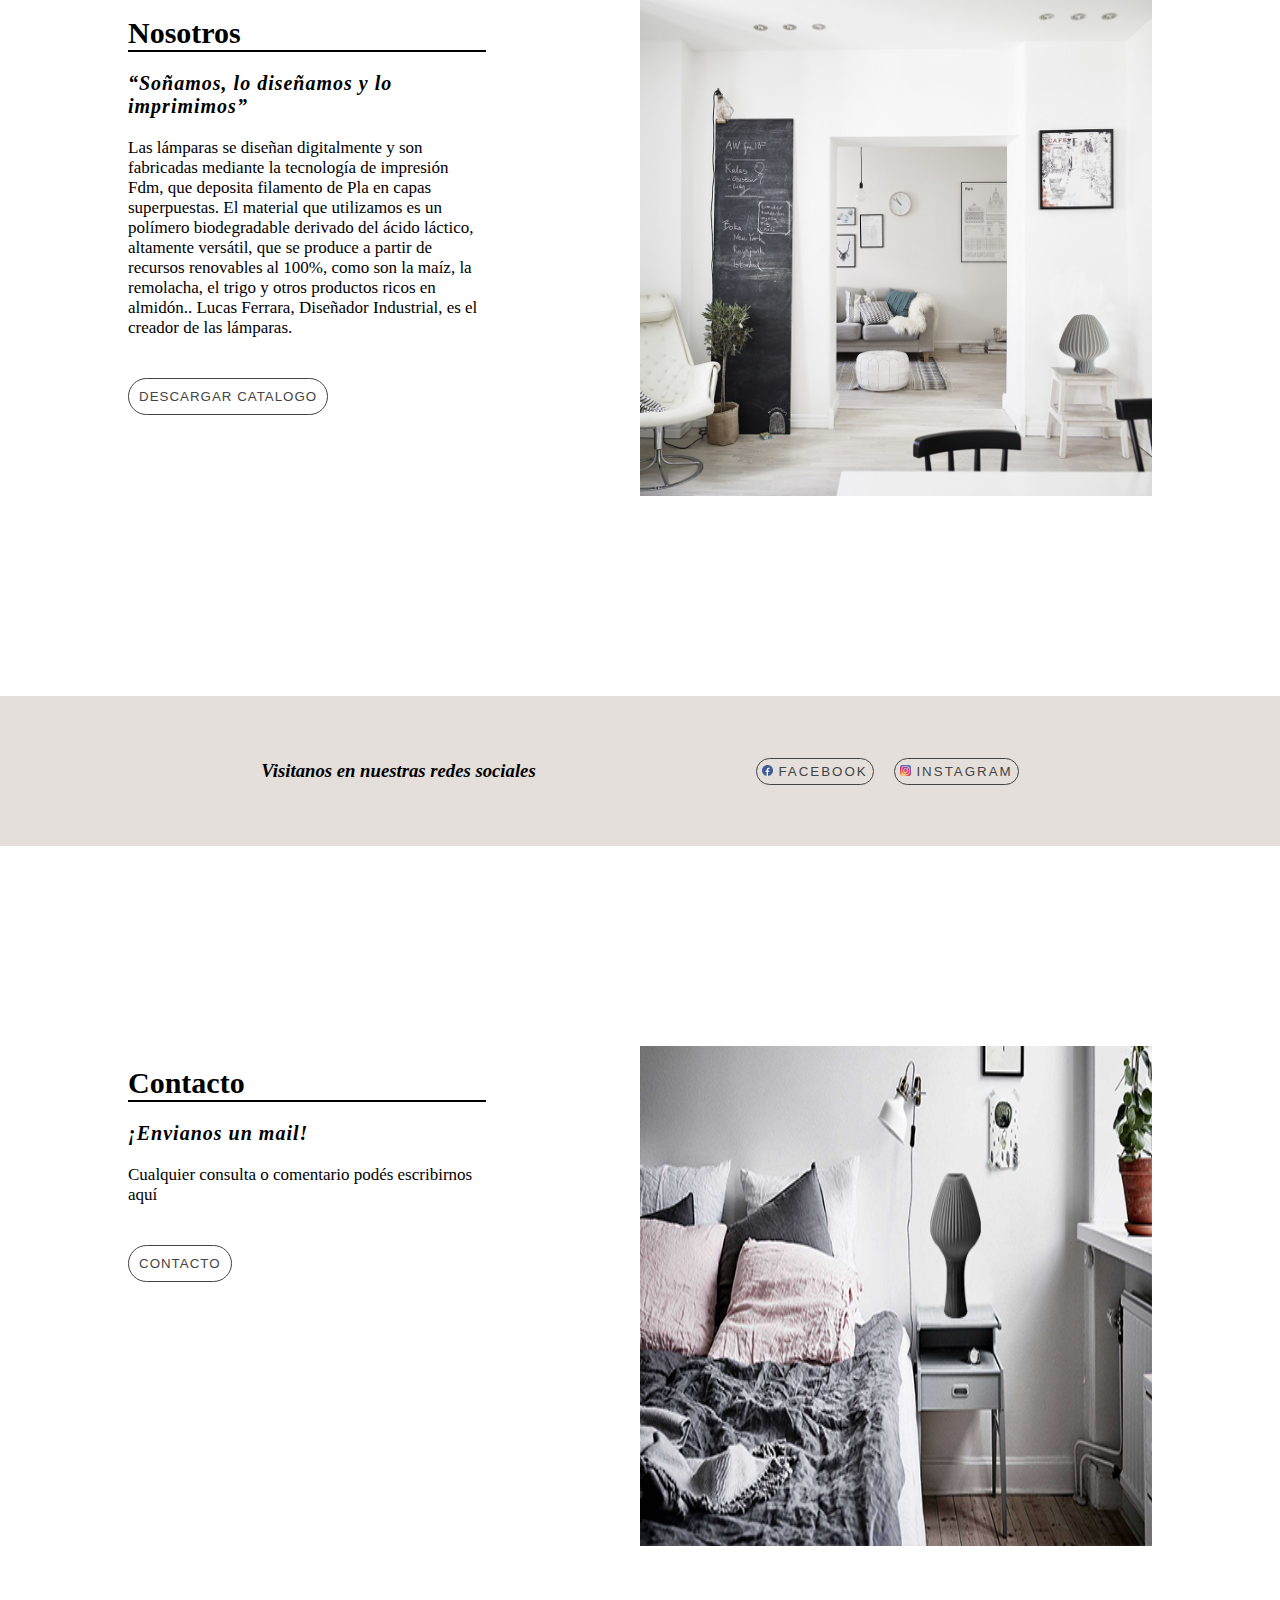
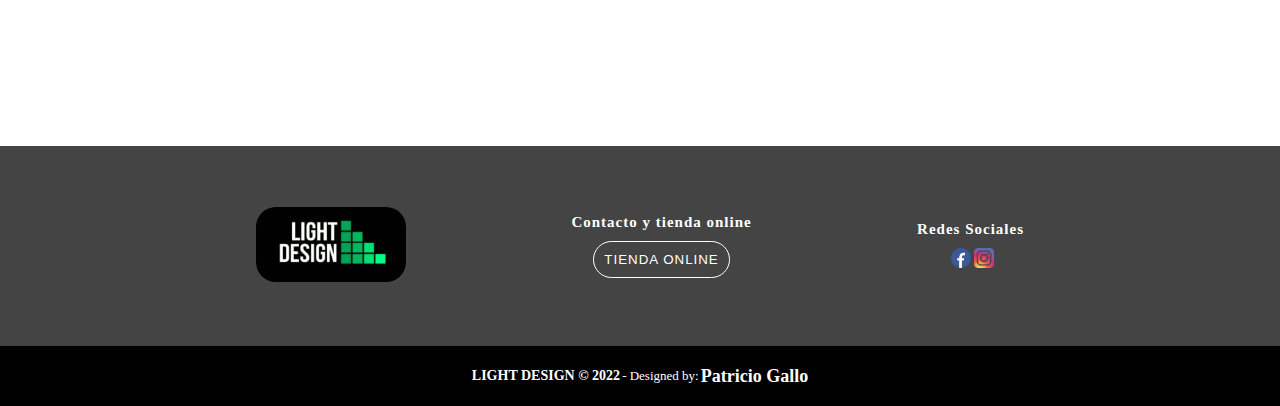
==== commit 8a4229a7: "web completa" ====
--- a/index.html
+++ b/index.html
@@ -5,6 +5,9 @@
   <meta charset="UTF-8">
   <meta name="viewport" content="width=device-width, initial-scale=1.0">
   <meta http-equiv="X-UA-Compatible" content="ie=edge">
+  <meta name="description" content="
+  Diseños de lamparas 3D
+  ">
   <link rel="stylesheet" href="css/main.css">
   <script src="js/works.js"></script>
   <title>Diseños 3D | Light Design</title>
--- a/css/main.css
+++ b/css/main.css
@@ -198,11 +198,11 @@
   margin-top: 20px;
   cursor: pointer;
   position: relative;
-  border-radius: 20px;
+  border-radius: 24px;
 }
 .contenedor_producto:hover{
   box-shadow: 0px 0px 20px 1px #aaaaaa;
-
+  border: 3px solid grey;
 }
 .contenedor_producto  img{
   width:  300px;
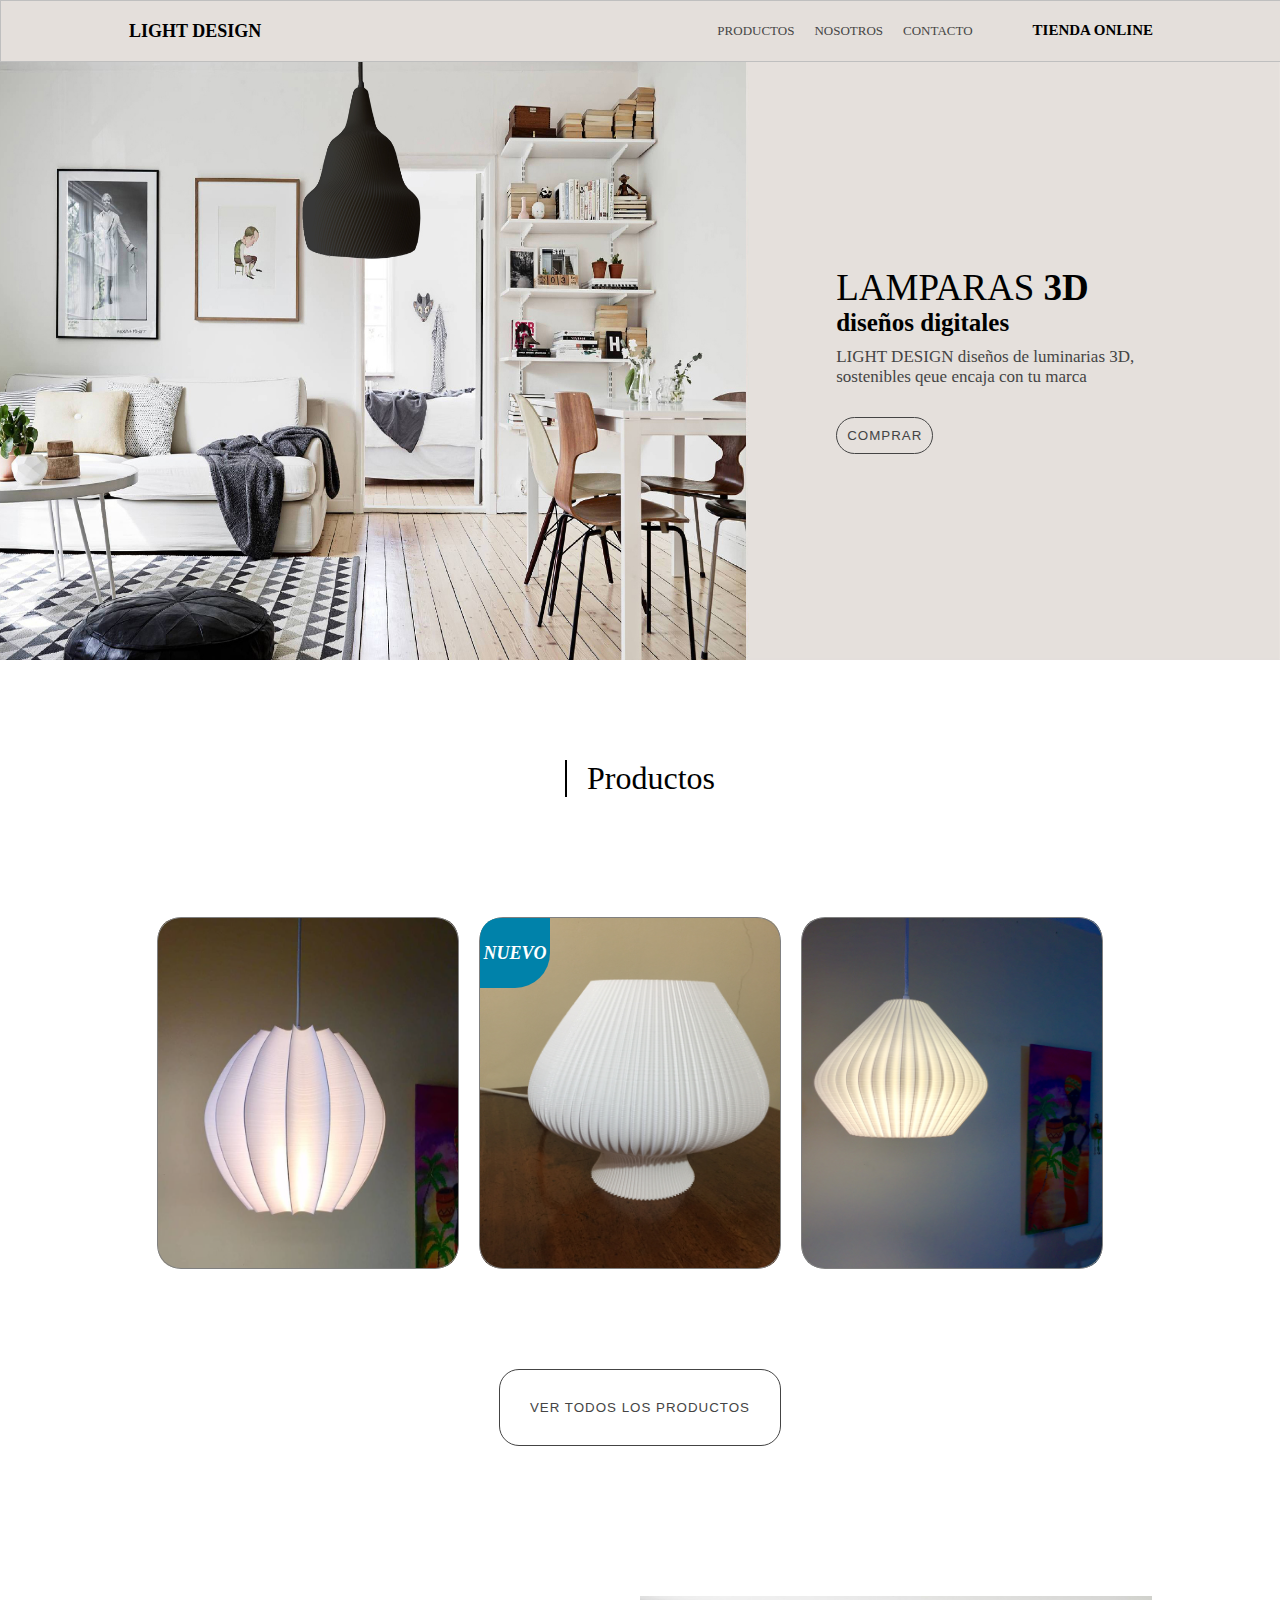
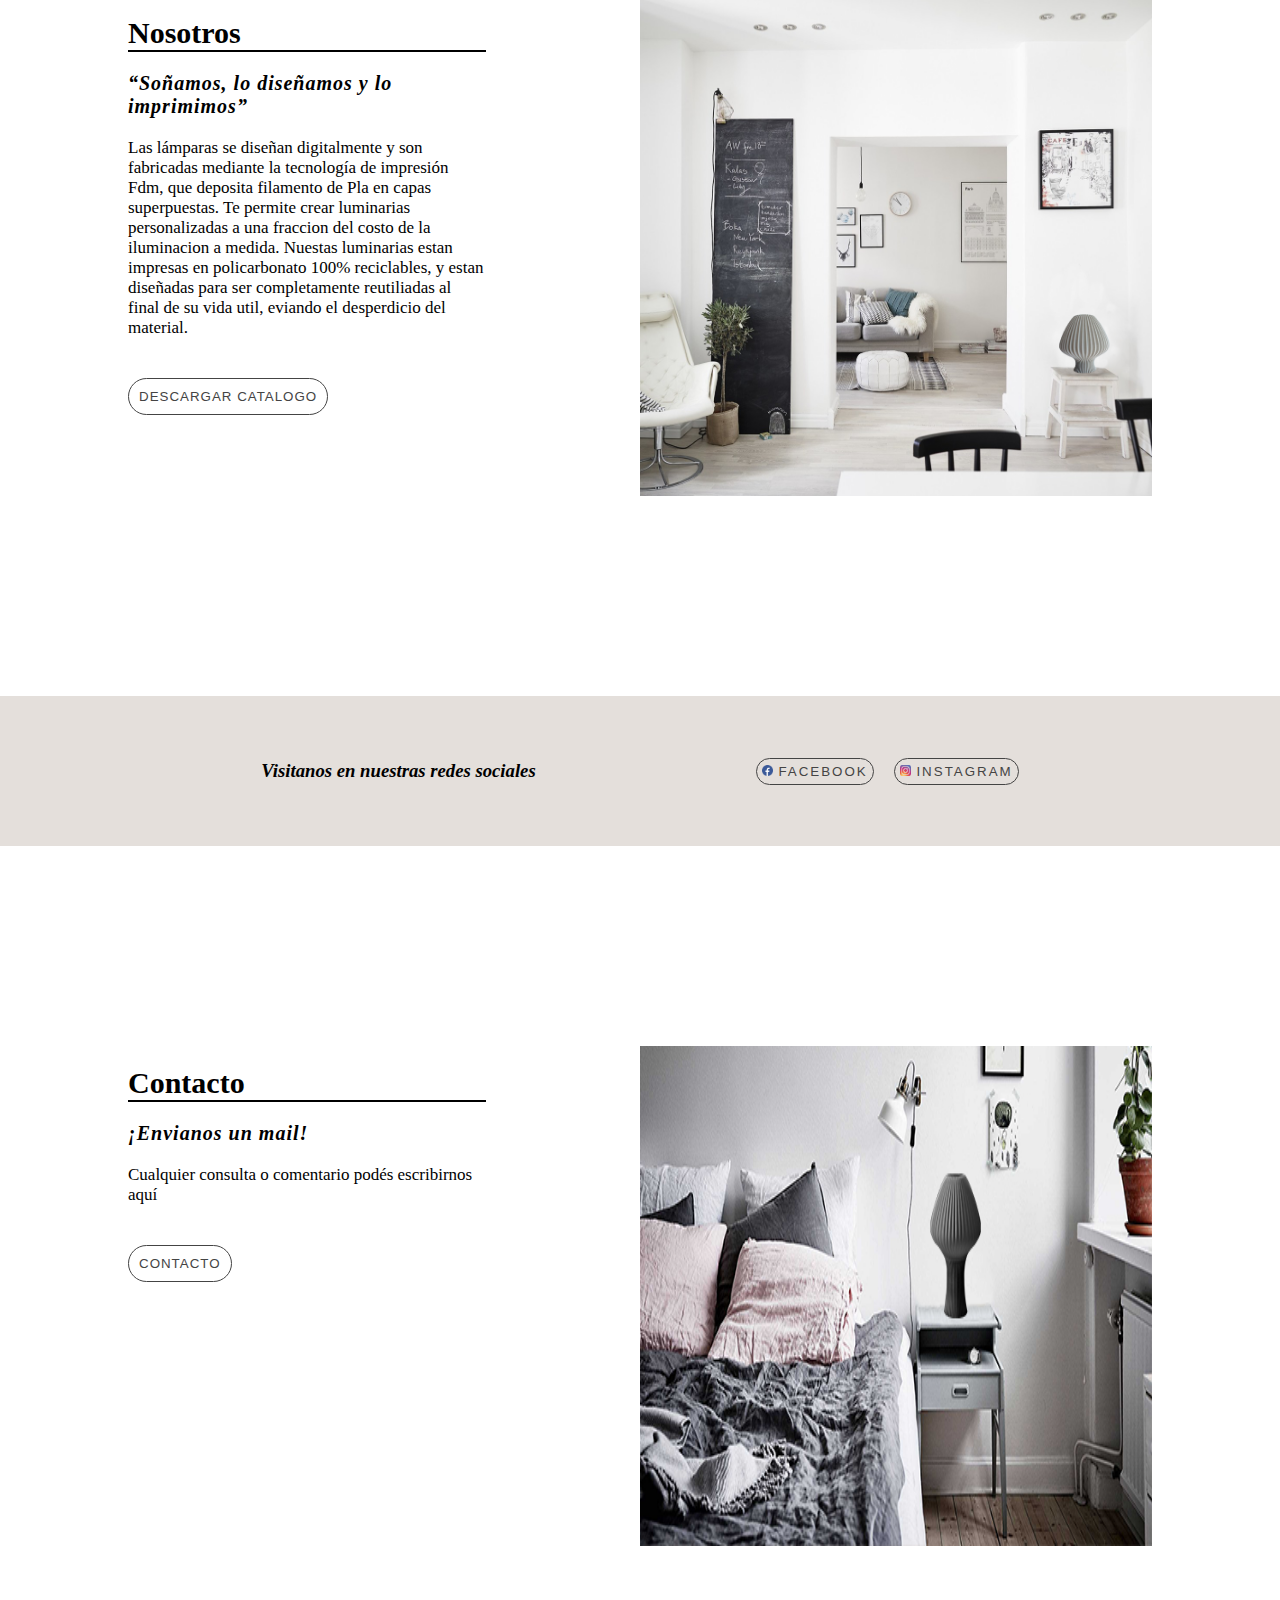
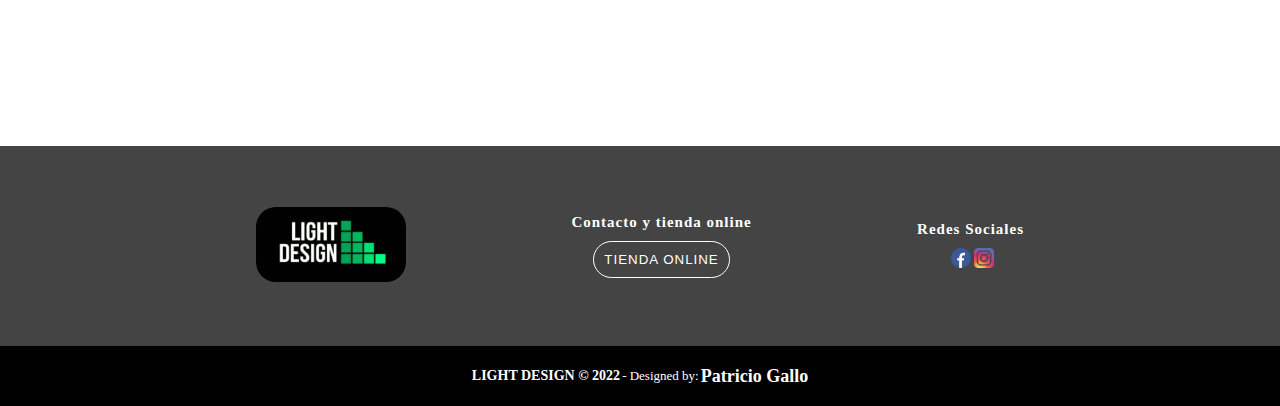
==== commit 39996a69: "up to date" ====
--- a/index.html
+++ b/index.html
@@ -8,6 +8,7 @@
   <meta name="description" content="
   Diseños de lamparas 3D
   ">
+  <link rel="shortcut icon" href="media/imagenes/logoNegro.jpeg">
   <link rel="stylesheet" href="css/main.css">
   <script src="js/works.js"></script>
   <title>Diseños 3D | Light Design</title>
@@ -43,7 +44,7 @@
           <h2>LAMPARAS <strong>3D</strong></h2>
           <h3>diseños digitales</h3>
           <div class="linea"></div>
-          <p>LIGHT DESIGN surgió con la idea de plasmar en objetos originales, la pasión por el diseño interior contemporáneo y los fascinantes efectos de la luz, utilizando la impresión en 3D</p>
+          <p>LIGHT DESIGN diseños de luminarias 3D, sostenibles qeue encaja con tu marca</p>
           <a href="tienda.html"><button id="productos" type="button" name="button">COMPRAR</button></a>
         </div>
       </div>
@@ -67,8 +68,8 @@
             <h1>Nosotros</h1>
           </div>
           <h2>“Soñamos, lo diseñamos y lo imprimimos”</h2>
-          <p>Las lámparas se diseñan digitalmente y son fabricadas mediante la tecnología de impresión Fdm, que deposita filamento de Pla en capas superpuestas. El material que utilizamos es un polímero biodegradable derivado del ácido láctico,
-            altamente versátil, que se produce a partir de recursos renovables al 100%, como son la maíz, la remolacha, el trigo y otros productos ricos en almidón.. Lucas Ferrara, Diseñador Industrial, es el creador de las lámparas.</p>
+          <p>Las lámparas se diseñan digitalmente y son fabricadas mediante la tecnología de impresión Fdm, que deposita filamento de Pla en capas superpuestas. Te permite crear luminarias personalizadas a una fraccion del costo de la iluminacion a medida.
+          Nuestas luminarias estan impresas en policarbonato 100% reciclables, y estan diseñadas para ser completamente reutiliadas al final de su vida util, eviando el desperdicio del material.</p>
           <a href="#" download> <button type="button" name="button">DESCARGAR CATALOGO</button> </a>
         </div>
       </div>
@@ -83,7 +84,7 @@
 
       <div class="face_insta"id="contacto">
         <a href="#" target="_blank"> <button type="button" name="button"> <img src="media/imagenes/facebook.png" alt=""> FACEBOOK</button> </a>
-        <a href="#" target="_blank"> <button type="button" name="button"> <img src="media/imagenes/instagram.png" alt=""> INSTAGRAM</button> </a>
+        <a href="https://www.instagram.com/lightdesign.tuc/" target="_blank"> <button type="button" name="button"> <img src="media/imagenes/instagram.png" alt=""> INSTAGRAM</button> </a>
       </div>
     </div>
 
@@ -95,7 +96,7 @@
           </div>
           <h2>¡Envianos un mail!</h2>
           <p>Cualquier consulta o comentario podés escribirnos aquí</p>
-            <a href="mailto:someone@example.com"> <button type="button" name="button">CONTACTO</button> </a>
+            <a href="mailto:agustinmassa43@gmail.com"> <button type="button" name="button">CONTACTO</button> </a>
         </div>
       </div>
       <div class="nosotros_imagen">
@@ -122,7 +123,7 @@
           <h3>Redes Sociales</h3>
           <div class="redes">
             <a href="#"> <img src="media/imagenes/facebook.png" alt=""> </a>
-            <a href="#"> <img src="media/imagenes/instagram.png" alt=""> </a>
+            <a href="https://www.instagram.com/lightdesign.tuc/"  target="_blank"> <img src="media/imagenes/instagram.png" alt=""> </a>
           </div>
         </div>
         </div>
--- a/css/main.css
+++ b/css/main.css
@@ -20,7 +20,7 @@
   flex-direction: row;
   justify-content: center;
   border: 1px solid rgb(191, 191, 191);
-  background-color: white;
+    background-color: #e4dfdb;
   z-index: 2;
 }
 .contenido_header{
@@ -223,13 +223,33 @@
   padding: 30px;
   border-radius: 20px;
   letter-spacing: 1px;
+
 }
 
 .boton_producto button:hover{
-  background-color: rgb(205, 205, 205);
+  background-color: #e4dfdb;
   color: black;
 }
 
+.senalNuevo{
+  width: 70px;
+  height: 70px;
+  background-color: rgb(0, 130, 170);
+  position: absolute;
+  left: 0px;
+  top:0px;
+  border-bottom-right-radius: 50%;
+  border-top-left-radius: 20px;
+  display: flex;
+  flex-direction: column;
+  align-items: center;
+  justify-content: center;
+}
+.senalNuevo h1{
+  font-size: 18px;
+  color: white;
+  font-style: italic;
+}
 
 /* INICIO NOSOTROS */
 
@@ -287,7 +307,7 @@
   letter-spacing: 1px;
 }
 .contenedor_nosotrosTexto button:hover{
-  background-color: rgb(205, 205, 205);
+  background-color: #e4dfdb;
   color: black;
 }
 
@@ -479,7 +499,7 @@
   flex-direction: row;
   align-items: center;
   justify-content: center;
-  background: rgba(52, 52, 52, 0.69) /* Green background with 30% opacity */
+  background: rgba(52, 52, 52, 0.69) /* grey background with 30% opacity */
 }
 
 .fondo_informacion{
@@ -521,15 +541,28 @@
 .contenido_informacion h1{
   font-weight: 400;
   margin-top: 20px;
+  margin-bottom: 5px;
+  text-align: center;
+}
+.contenido_informacion h2{
+  font-weight: normal;
+  color: grey;
+  margin-bottom: 5px;
+  text-align: center;
+  font-size: 20px;
   margin-bottom: 20px;
 }
-
 .contenido_informacion p{
   font-weight: 300;
-  margin-top: 10px;
-  margin-bottom: 20px;
-}
-
+  margin-top: 5px;
+  margin-bottom: 5px;
+  font-size: 19px;
+}
+.contenido_informacion h3{
+  margin-top: 5px;
+  margin-bottom: 5px;
+  font-size: 19px;
+}
 .botones_informacion{
   width: 100%;
   margin-top: 20px;
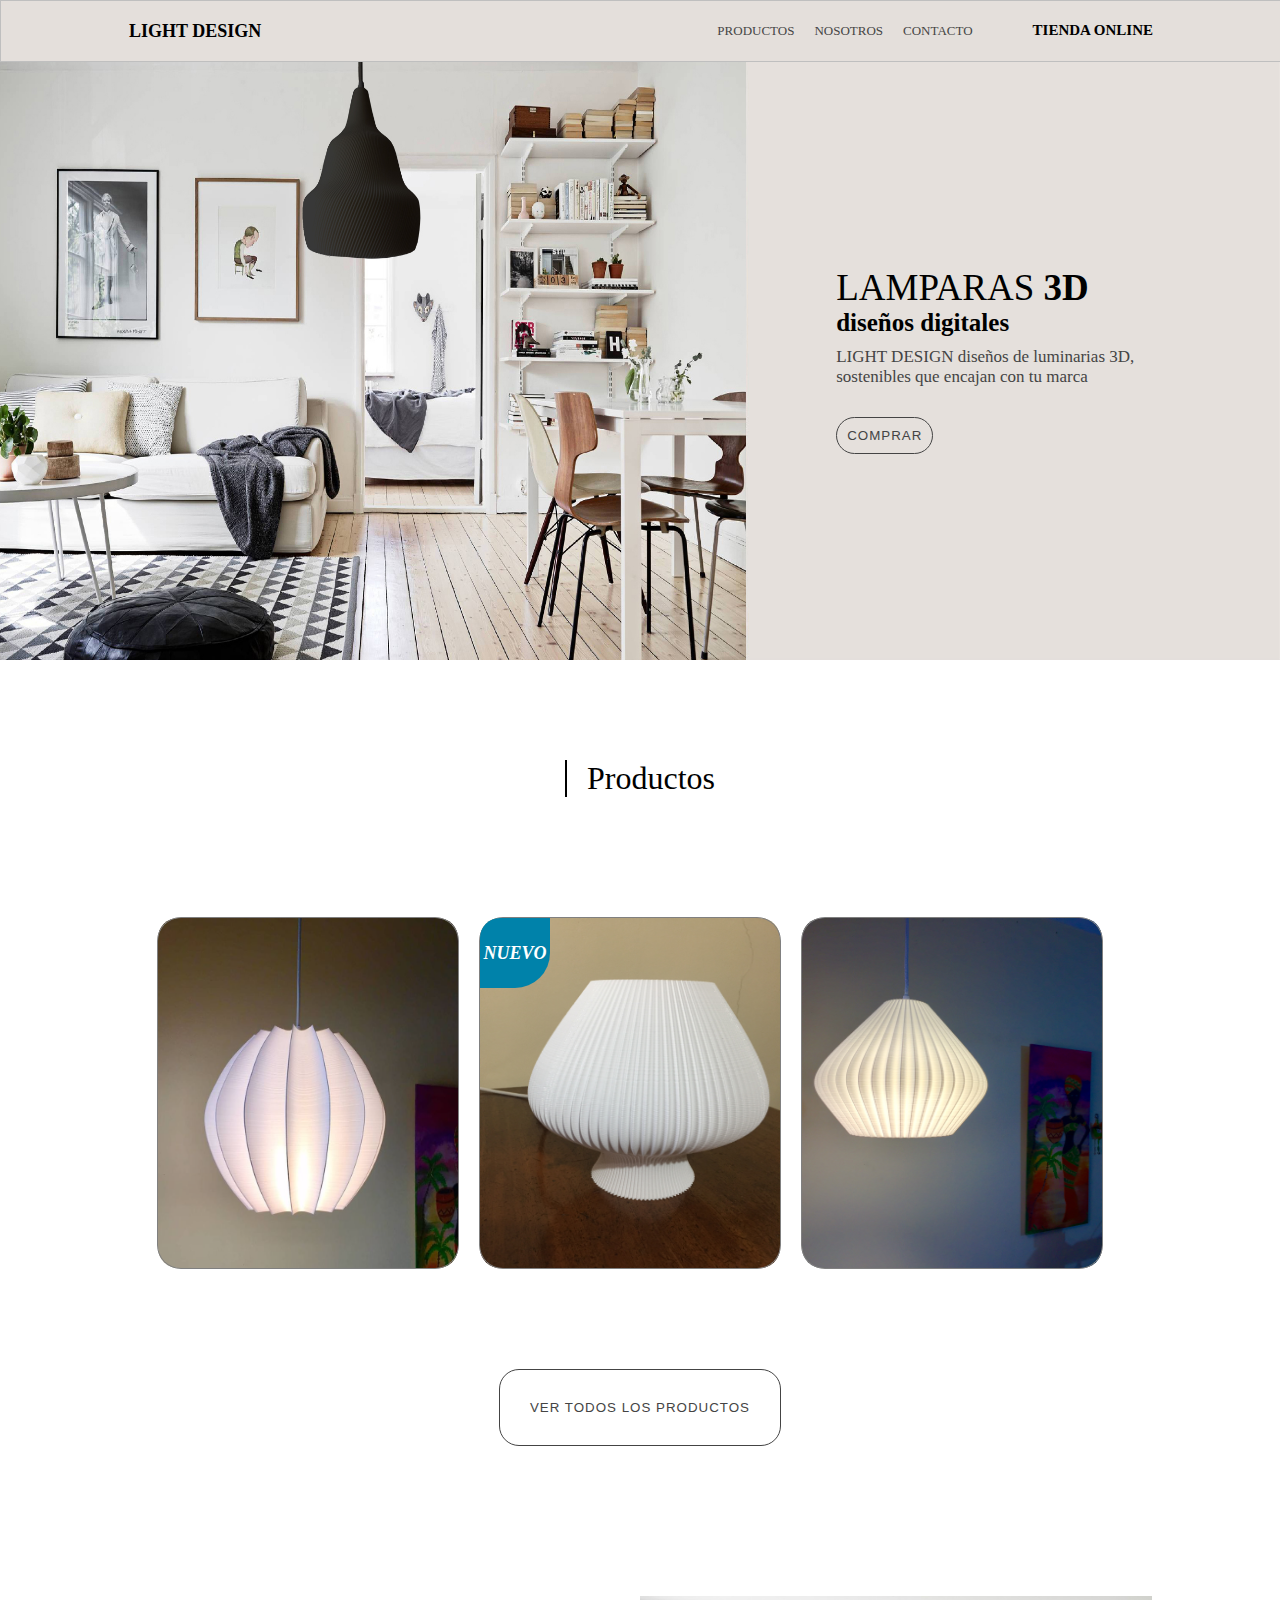
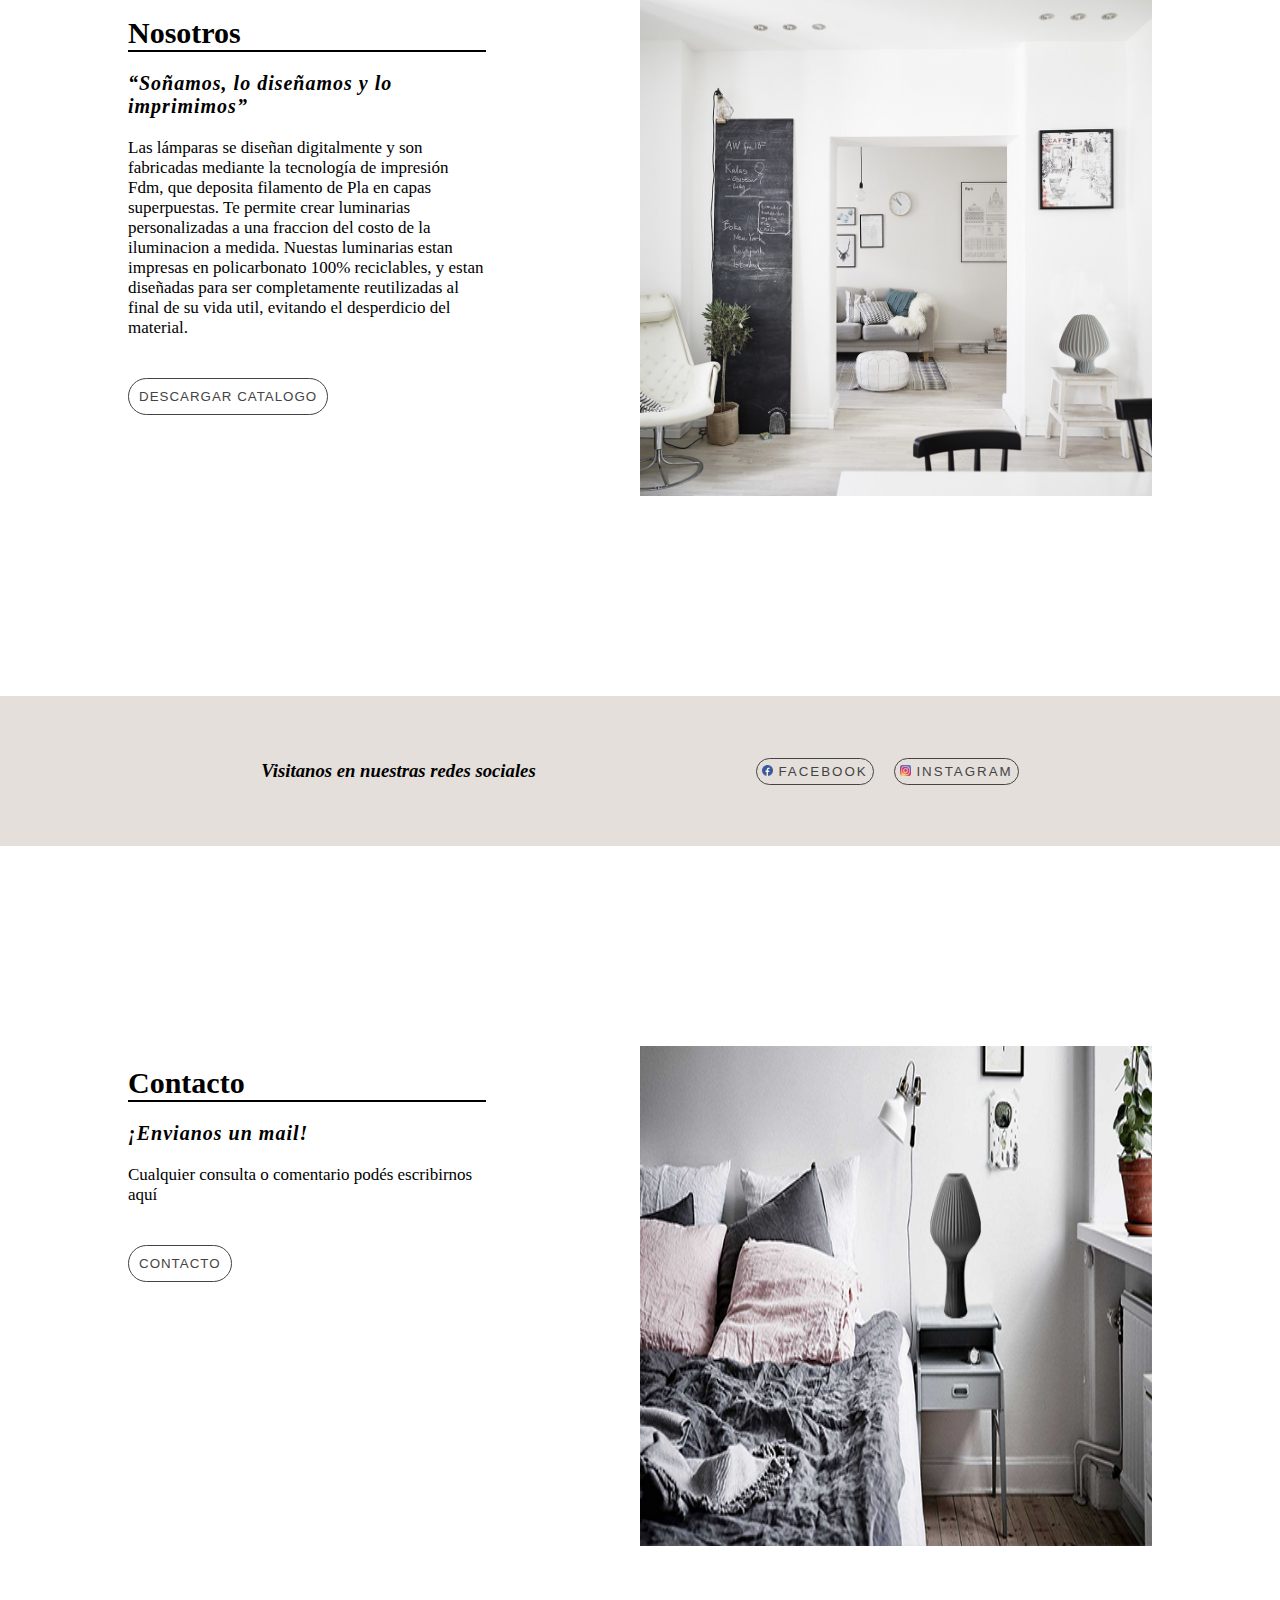
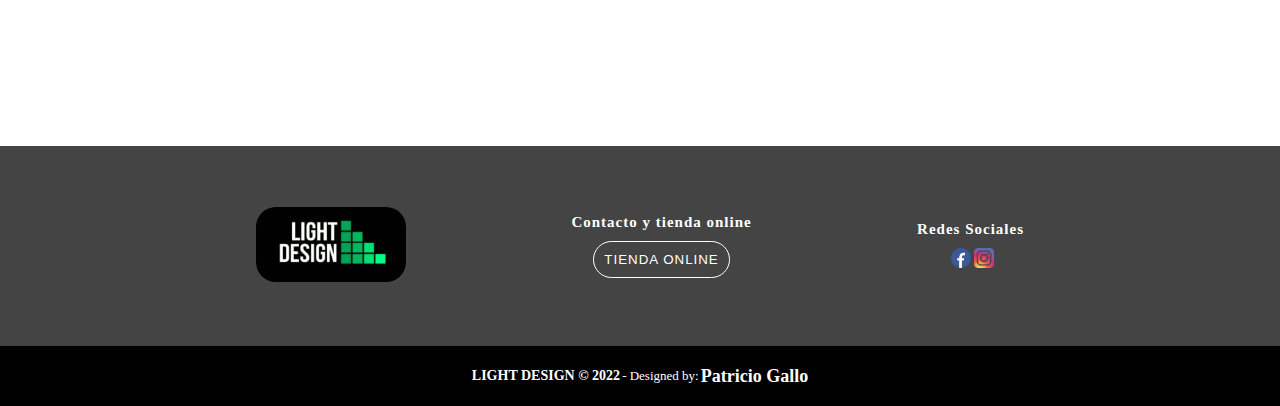
==== commit 25f83413: "up to date" ====
--- a/index.html
+++ b/index.html
@@ -44,7 +44,7 @@
           <h2>LAMPARAS <strong>3D</strong></h2>
           <h3>diseños digitales</h3>
           <div class="linea"></div>
-          <p>LIGHT DESIGN diseños de luminarias 3D, sostenibles qeue encaja con tu marca</p>
+          <p>LIGHT DESIGN diseños de luminarias 3D, sostenibles que encajan con tu marca</p>
           <a href="tienda.html"><button id="productos" type="button" name="button">COMPRAR</button></a>
         </div>
       </div>
@@ -69,7 +69,7 @@
           </div>
           <h2>“Soñamos, lo diseñamos y lo imprimimos”</h2>
           <p>Las lámparas se diseñan digitalmente y son fabricadas mediante la tecnología de impresión Fdm, que deposita filamento de Pla en capas superpuestas. Te permite crear luminarias personalizadas a una fraccion del costo de la iluminacion a medida.
-          Nuestas luminarias estan impresas en policarbonato 100% reciclables, y estan diseñadas para ser completamente reutiliadas al final de su vida util, eviando el desperdicio del material.</p>
+          Nuestas luminarias estan impresas en policarbonato 100% reciclables, y estan diseñadas para ser completamente reutilizadas al final de su vida util, evitando el desperdicio del material.</p>
           <a href="#" download> <button type="button" name="button">DESCARGAR CATALOGO</button> </a>
         </div>
       </div>
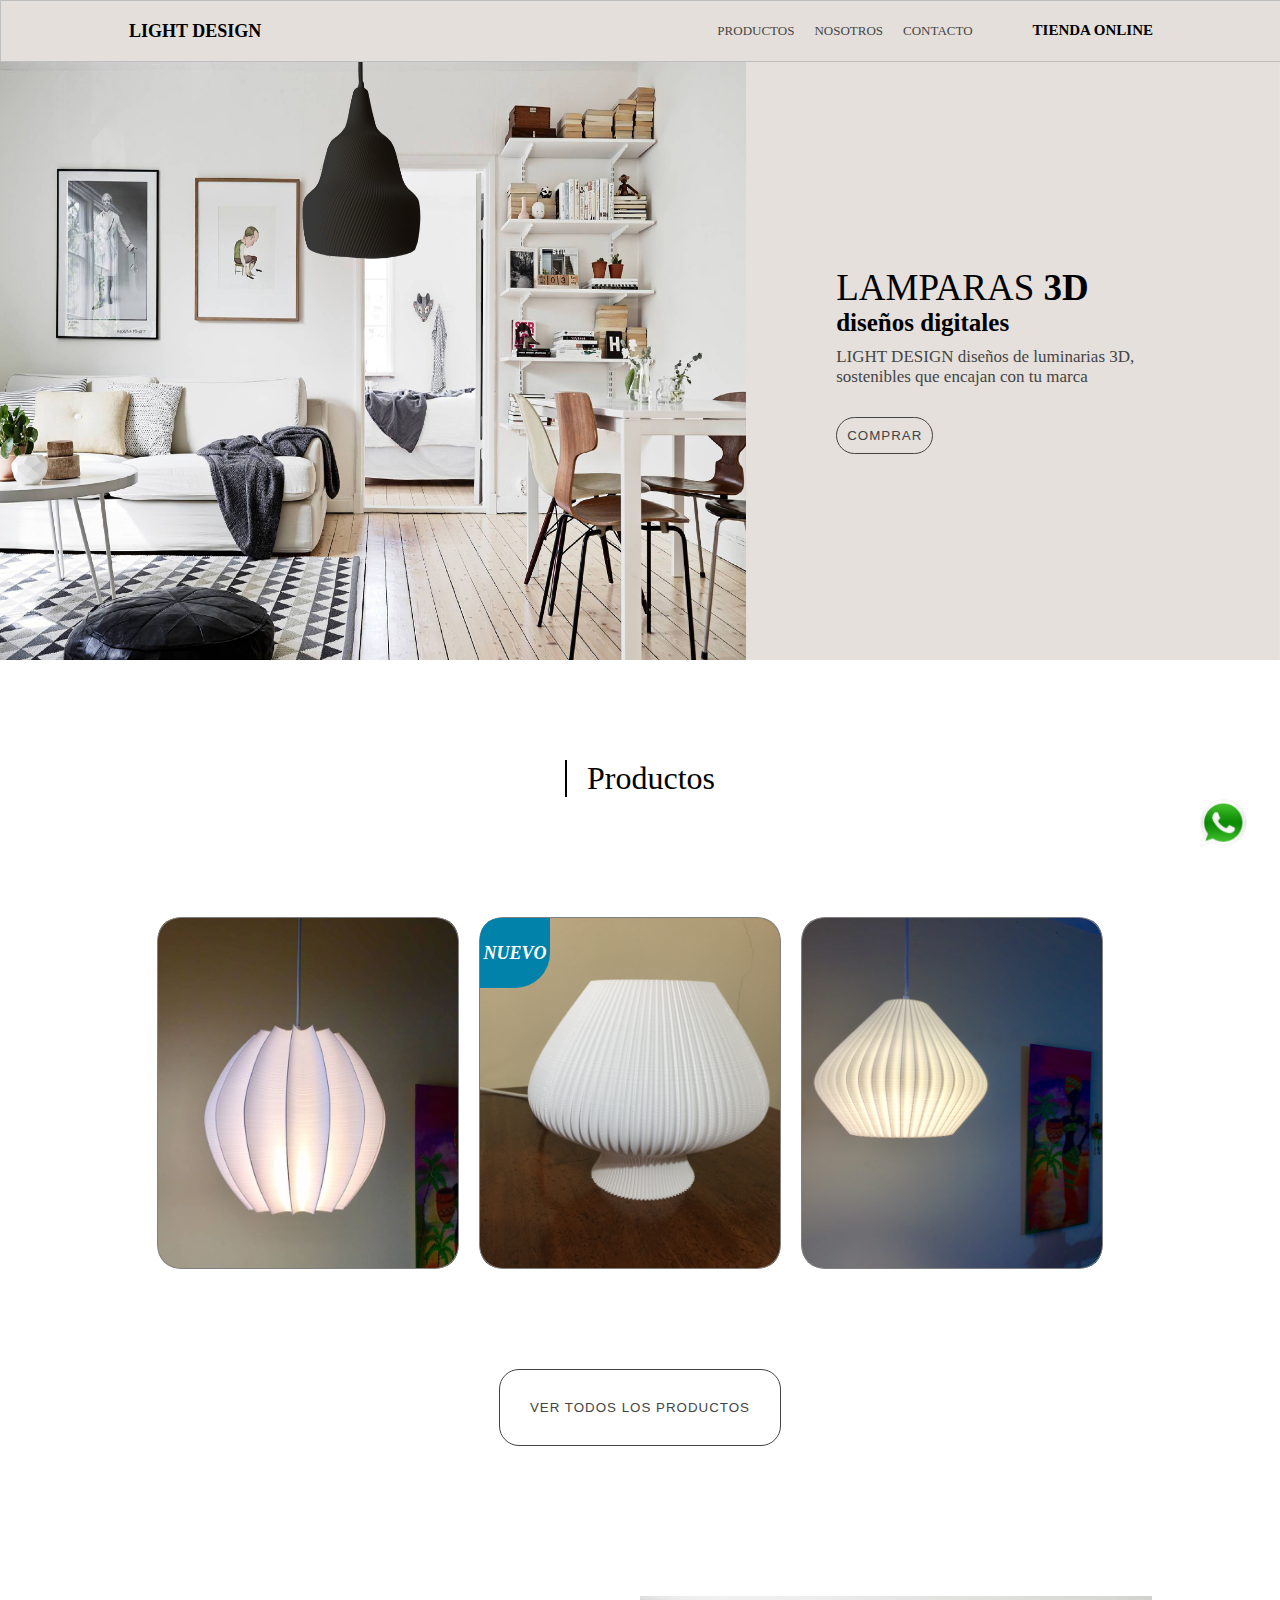
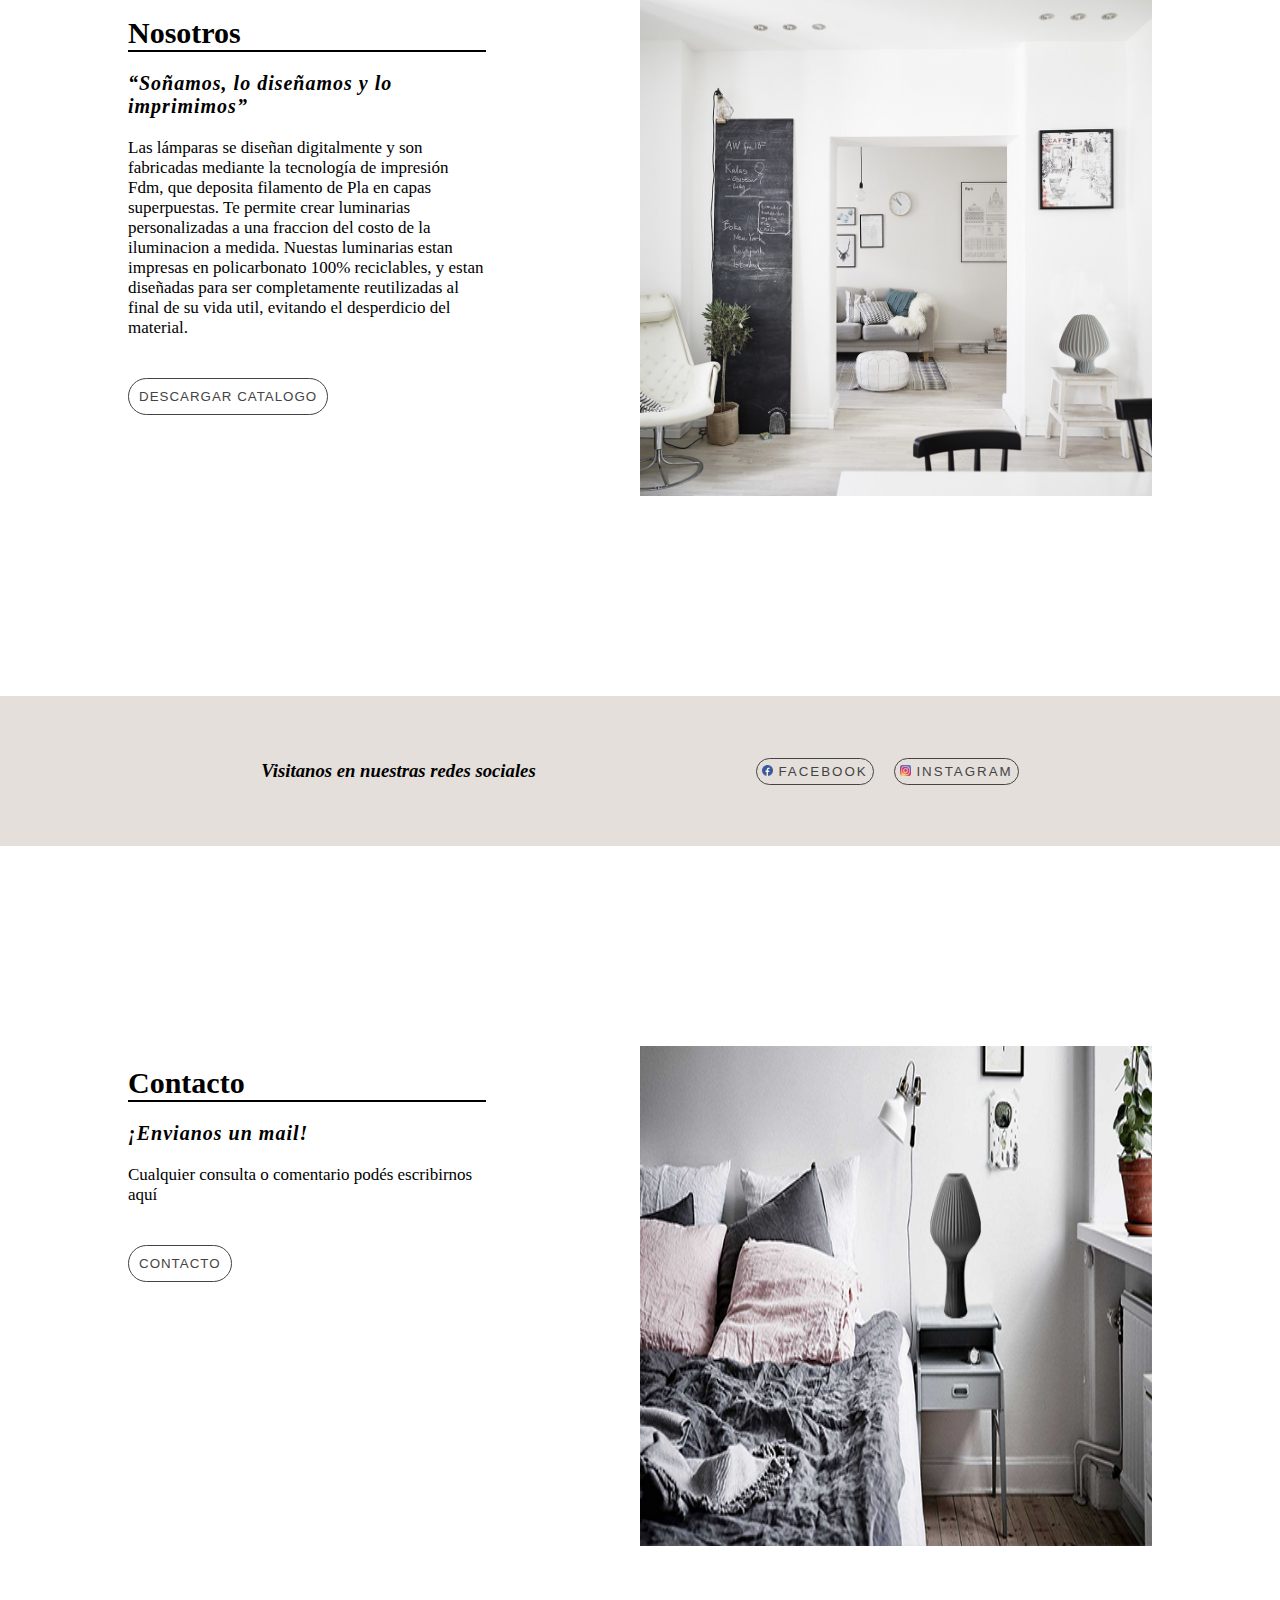
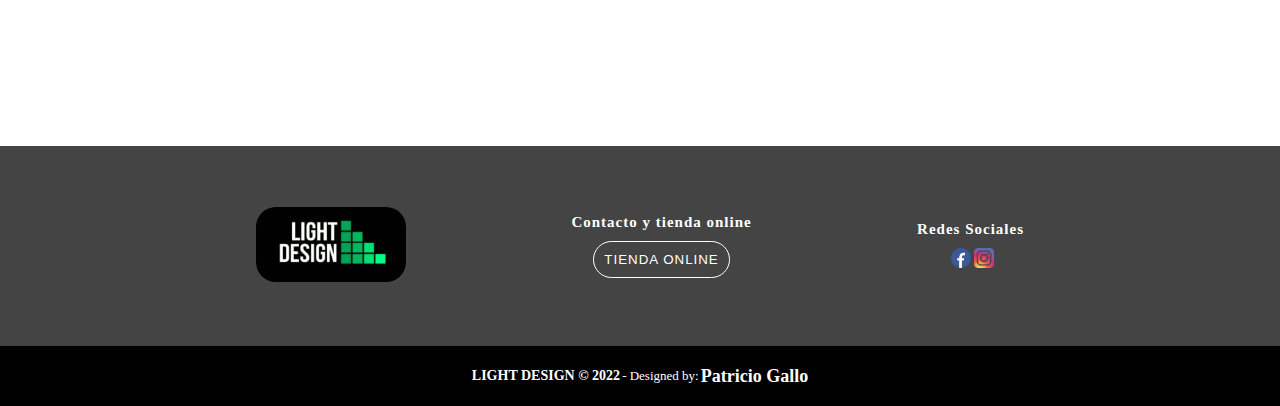
==== commit ec144080: "up to date" ====
--- a/index.html
+++ b/index.html
@@ -15,6 +15,10 @@
 </head>
 
 <body>
+
+  <div class="whatsapp_flotante">
+    <a href="https://api.whatsapp.com/send?phone=543813004867&text=Hola%2C+quiero+conocer+mas+sobre+l%C3%A1mparas+3D+de+LightDesign" target="_blank"><img src="media/imagenes/whatsapp.png" alt=""></a>
+  </div>
 
   <header>
     <div class="contenido_header">
@@ -34,7 +38,10 @@
     </div>
   </header>
 
+
+
   <div class="cuerpo">
+
 
     <div class="cuerpo_slider">
       <img src="media/imagenes/slides_01.jpeg" alt="">
@@ -50,26 +57,31 @@
       </div>
     </div>
 
-    <div class="productos" >
+
+
+    <div class="productos">
       <div class="titulo_productos">
         <h1>Productos</h1>
       </div>
       <div class="cuerpo_productos" id="cuerpo_productos">
       </div>
-      <div class="boton_producto"id="nosotros">
+      <div class="boton_producto" id="nosotros">
         <a href="tienda.html"> <button type="button" name="button">VER TODOS LOS PRODUCTOS</button> </a>
       </div>
     </div>
 
-    <div class="nosotros" >
+
+
+    <div class="nosotros">
       <div class="nosotros_texto">
         <div class="contenedor_nosotrosTexto">
           <div class="titulo_nosotrosTexto">
             <h1>Nosotros</h1>
           </div>
           <h2>“Soñamos, lo diseñamos y lo imprimimos”</h2>
-          <p>Las lámparas se diseñan digitalmente y son fabricadas mediante la tecnología de impresión Fdm, que deposita filamento de Pla en capas superpuestas. Te permite crear luminarias personalizadas a una fraccion del costo de la iluminacion a medida.
-          Nuestas luminarias estan impresas en policarbonato 100% reciclables, y estan diseñadas para ser completamente reutilizadas al final de su vida util, evitando el desperdicio del material.</p>
+          <p>Las lámparas se diseñan digitalmente y son fabricadas mediante la tecnología de impresión Fdm, que deposita filamento de Pla en capas superpuestas. Te permite crear luminarias personalizadas a una fraccion del costo de la iluminacion a
+            medida.
+            Nuestas luminarias estan impresas en policarbonato 100% reciclables, y estan diseñadas para ser completamente reutilizadas al final de su vida util, evitando el desperdicio del material.</p>
           <a href="#" download> <button type="button" name="button">DESCARGAR CATALOGO</button> </a>
         </div>
       </div>
@@ -78,17 +90,19 @@
       </div>
     </div>
 
+
+
     <div class="contenedor_redes">
-
       <h3>Visitanos en nuestras redes sociales</h3>
-
-      <div class="face_insta"id="contacto">
+      <div class="face_insta" id="contacto">
         <a href="#" target="_blank"> <button type="button" name="button"> <img src="media/imagenes/facebook.png" alt=""> FACEBOOK</button> </a>
         <a href="https://www.instagram.com/lightdesign.tuc/" target="_blank"> <button type="button" name="button"> <img src="media/imagenes/instagram.png" alt=""> INSTAGRAM</button> </a>
       </div>
     </div>
 
-    <div class="contacto" >
+
+
+    <div class="contacto">
       <div class="nosotros_texto">
         <div class="contenedor_nosotrosTexto">
           <div class="titulo_nosotrosTexto">
@@ -96,7 +110,7 @@
           </div>
           <h2>¡Envianos un mail!</h2>
           <p>Cualquier consulta o comentario podés escribirnos aquí</p>
-            <a href="mailto:agustinmassa43@gmail.com"> <button type="button" name="button">CONTACTO</button> </a>
+          <a href="mailto:agustinmassa43@gmail.com"> <button type="button" name="button">CONTACTO</button> </a>
         </div>
       </div>
       <div class="nosotros_imagen">
@@ -108,10 +122,12 @@
 
   </div>
 
+
+
+
   <footer>
     <div class="footer_tienda">
       <div class="footer_contenedorTienda">
-
         <div class="titulo_footer">
           <a href="#"> <img src="media/imagenes/logoNegro.jpeg" alt=""> </a>
         </div>
@@ -123,23 +139,23 @@
           <h3>Redes Sociales</h3>
           <div class="redes">
             <a href="#"> <img src="media/imagenes/facebook.png" alt=""> </a>
-            <a href="https://www.instagram.com/lightdesign.tuc/"  target="_blank"> <img src="media/imagenes/instagram.png" alt=""> </a>
+            <a href="https://www.instagram.com/lightdesign.tuc/" target="_blank"> <img src="media/imagenes/instagram.png" alt=""> </a>
           </div>
         </div>
-        </div>
+      </div>
     </div>
     <div class="footer_copy">
-        <h1>LIGHT DESIGN © 2022</h1>
-        <h2>- Designed by:</h2>
-        <a href="http://patriciogallo.com.ar/" target="_blank">Patricio Gallo</a>
+      <h1>LIGHT DESIGN © 2022</h1>
+      <h2>- Designed by:</h2>
+      <a href="http://patriciogallo.com.ar/" target="_blank">Patricio Gallo</a>
     </div>
   </footer>
 
-  <div id="informacion_works">
 
-  </div>
+  <div id="informacion_works"></div>
 
-<script src="js/main.js"></script>
+  <script src="js/main.js"></script>
+
 </body>
 
 </html>
--- a/css/main.css
+++ b/css/main.css
@@ -8,6 +8,23 @@
   width: 100%;
 }
 
+
+/* INICIO FLOTANTE WHATSAPP */
+
+.whatsapp_flotante{
+  width: 52px;
+  height: 52px;
+  position: fixed;
+  right: 30px;
+  bottom: 50px;
+  cursor: pointer;
+  z-index: 4;
+
+}
+.whatsapp_flotante img{
+  width: 50px;
+  height: 50px;
+}
 
       /* INICIO HEADER */
 
